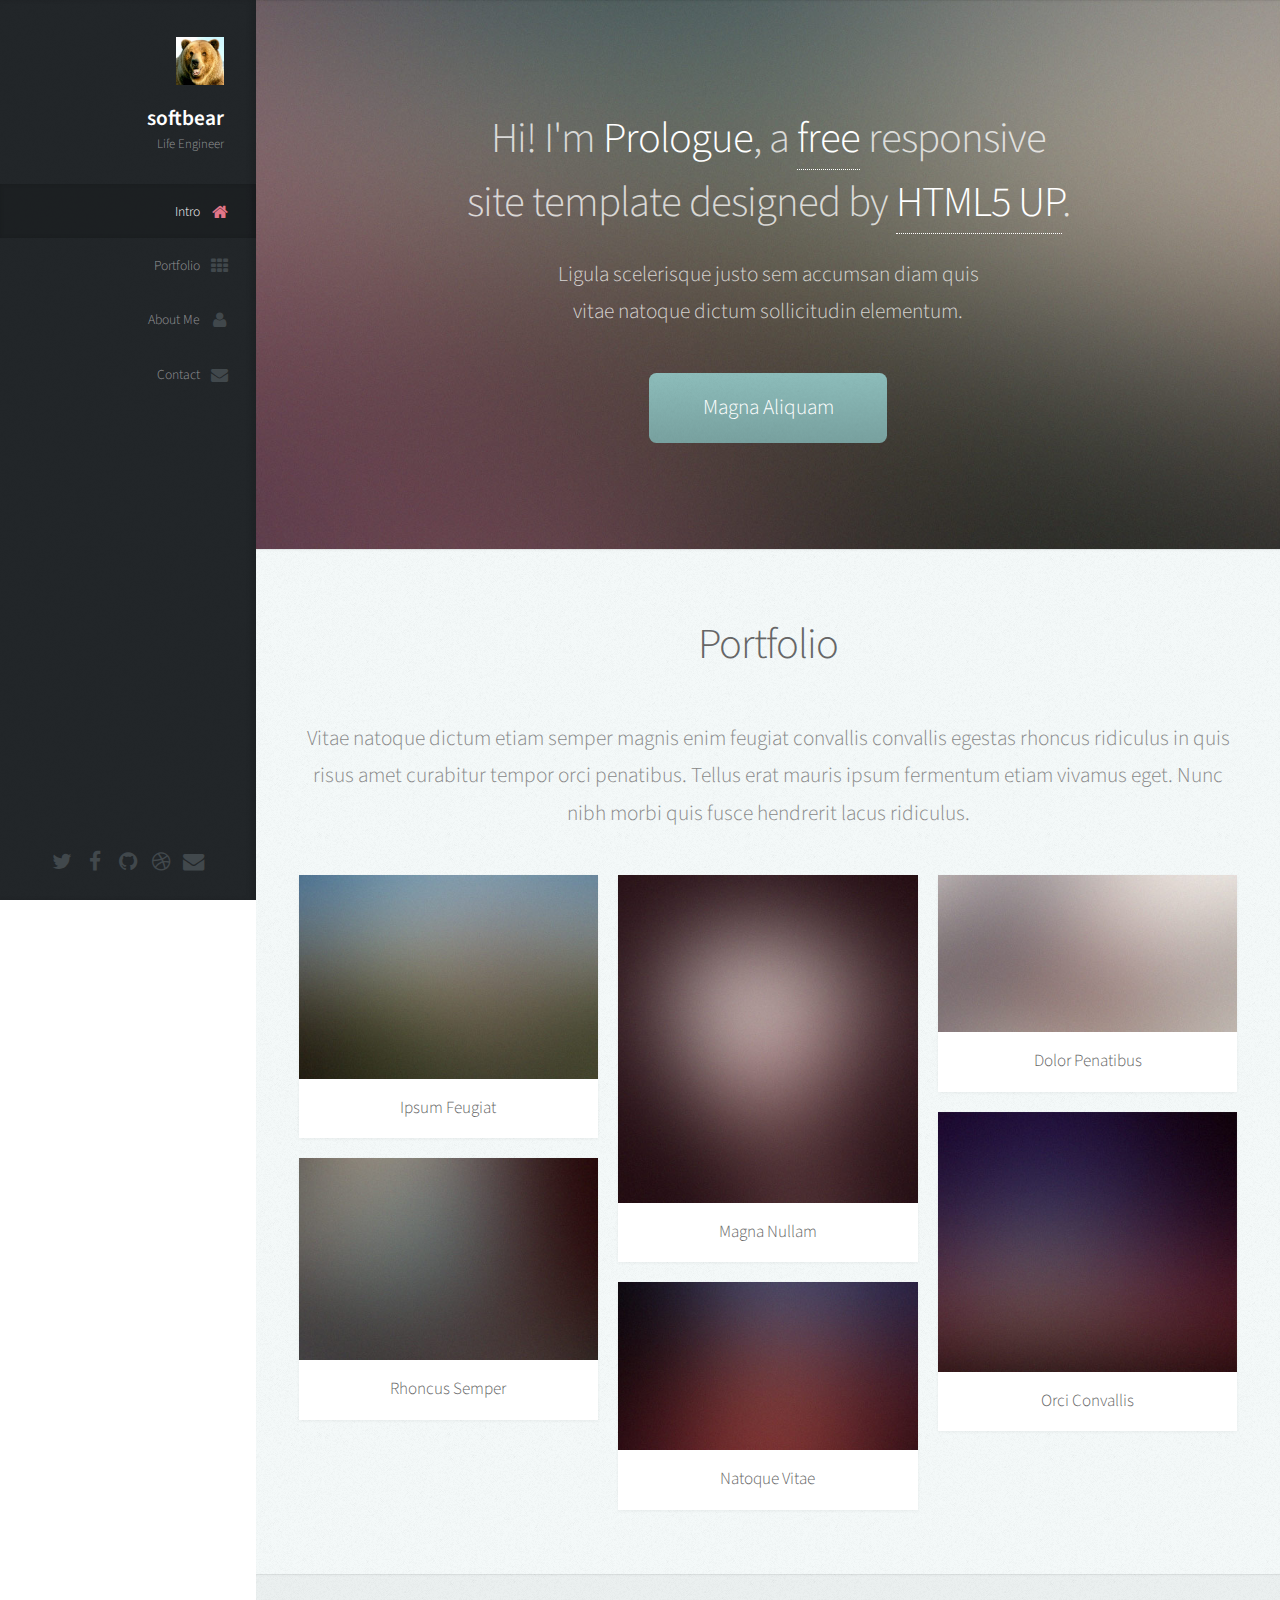
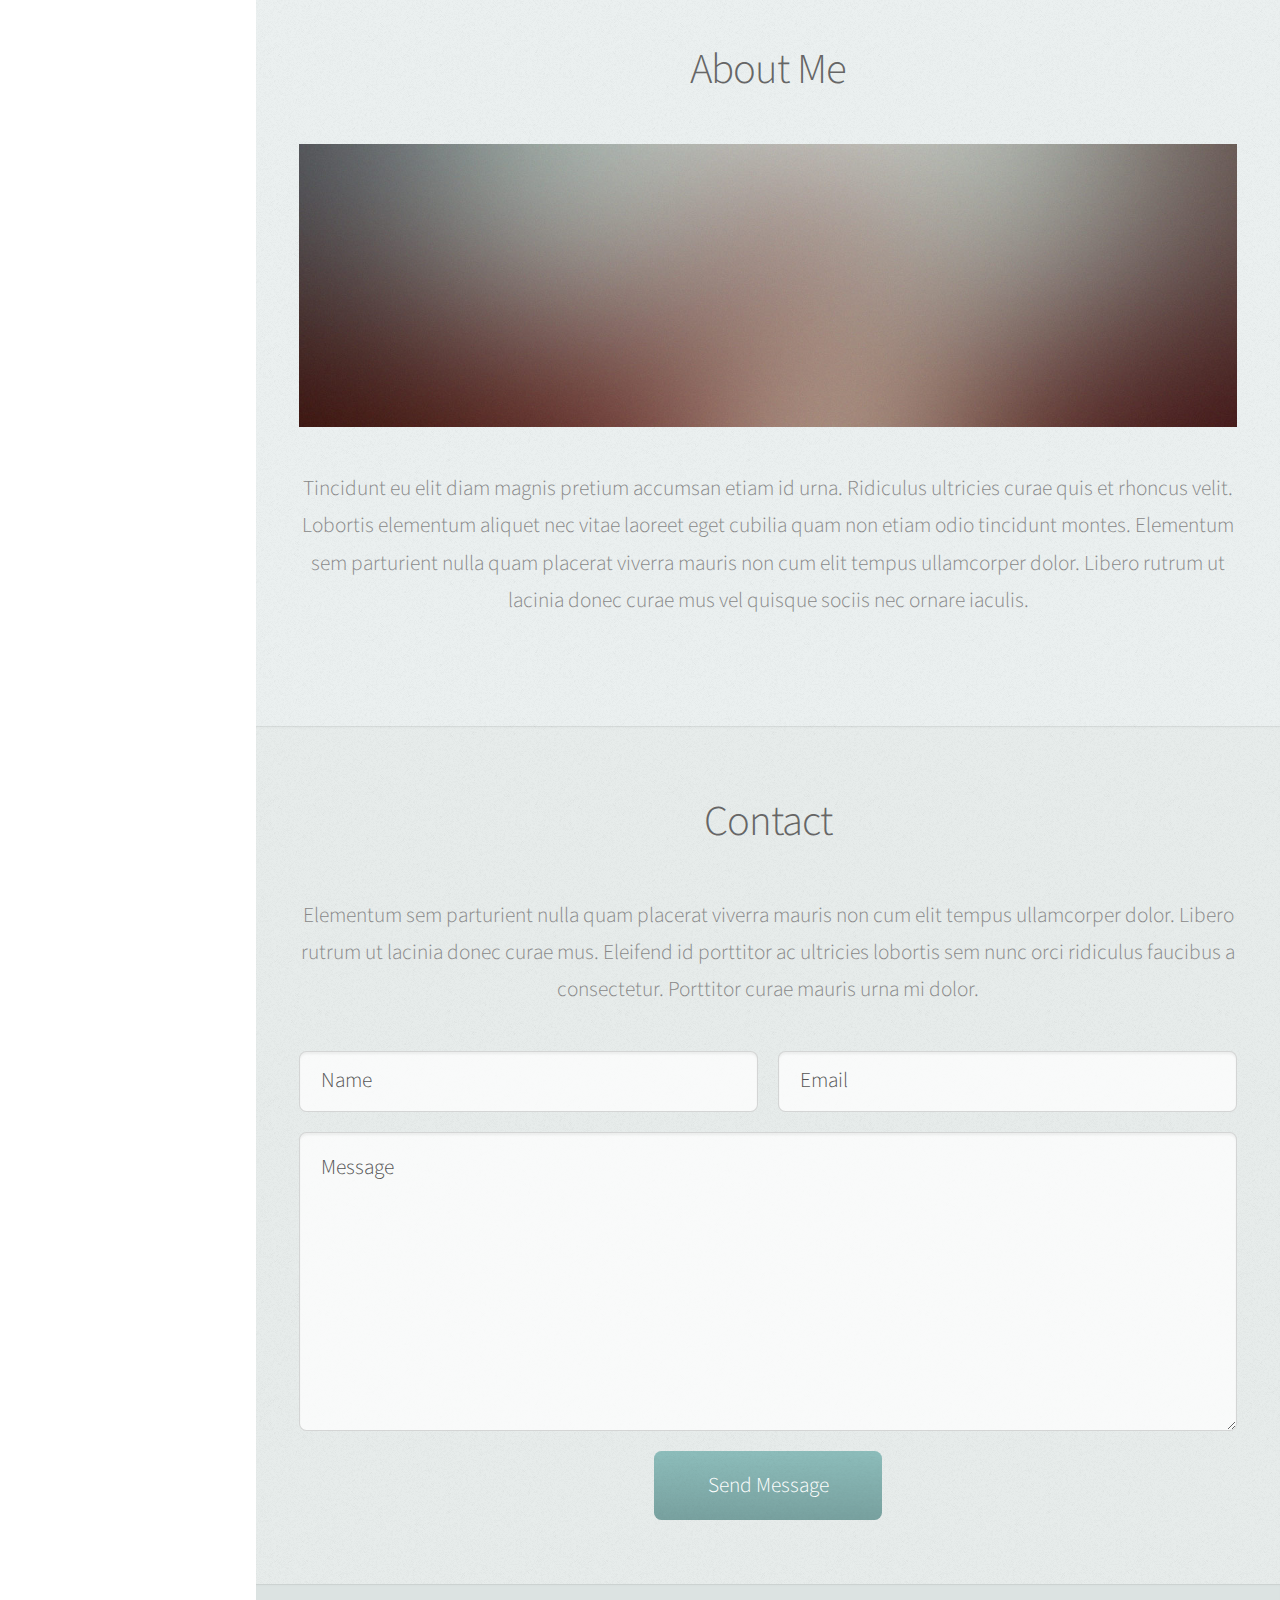
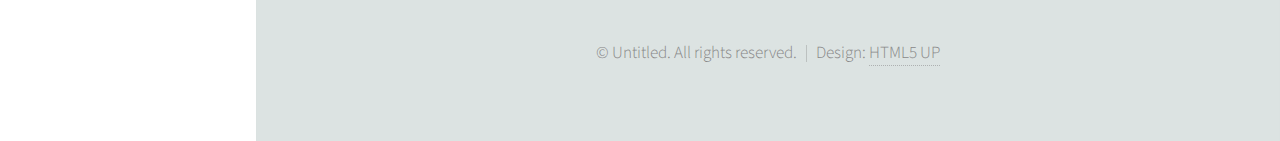
==== index.html @ c4458b79 "Update index.html" ====
<!DOCTYPE HTML>
<!--
Based on Prologue template by HTML 5 UP
Free for personal and commercial use under the CCA 3.0 license (html5up.net/license)
-->
<html>
	<head>
		<title>Prologue by HTML5 UP</title>
		<meta charset="utf-8" />
		<meta name="viewport" content="width=device-width, initial-scale=1" />
		<!--[if lte IE 8]><script src="assets/js/ie/html5shiv.js"></script><![endif]-->
		<link rel="stylesheet" href="assets/css/main.css" />
		<!--[if lte IE 8]><link rel="stylesheet" href="assets/css/ie8.css" /><![endif]-->
		<!--[if lte IE 9]><link rel="stylesheet" href="assets/css/ie9.css" /><![endif]-->
	</head>
	<body>

		<!-- Header -->
			<div id="header">

				<div class="top">

					<!-- Logo -->
						<div id="logo">
							<span class="image avatar48"><img src="images/avatar.jpg" alt="" /></span>
							<h1 id="title">softbear</h1>
							<p>Life Engineer</p>
						</div>

					<!-- Nav -->
						<nav id="nav">
							<!--

								Prologue's nav expects links in one of two formats:

								1. Hash link (scrolls to a different section within the page)

								   <li><a href="#foobar" id="foobar-link" class="icon fa-whatever-icon-you-want skel-layers-ignoreHref"><span class="label">Foobar</span></a></li>

								2. Standard link (sends the user to another page/site)

								   <li><a href="http://foobar.tld" id="foobar-link" class="icon fa-whatever-icon-you-want"><span class="label">Foobar</span></a></li>

							-->
							<ul>
								<li><a href="#top" id="top-link" class="skel-layers-ignoreHref"><span class="icon fa-home">Intro</span></a></li>
								<li><a href="#portfolio" id="portfolio-link" class="skel-layers-ignoreHref"><span class="icon fa-th">Portfolio</span></a></li>
								<li><a href="#about" id="about-link" class="skel-layers-ignoreHref"><span class="icon fa-user">About Me</span></a></li>
								<li><a href="#contact" id="contact-link" class="skel-layers-ignoreHref"><span class="icon fa-envelope">Contact</span></a></li>
							</ul>
						</nav>

				</div>

				<div class="bottom">

					<!-- Social Icons -->
						<ul class="icons">
							<li><a href="#" class="icon fa-twitter"><span class="label">Twitter</span></a></li>
							<li><a href="#" class="icon fa-facebook"><span class="label">Facebook</span></a></li>
							<li><a href="#" class="icon fa-github"><span class="label">Github</span></a></li>
							<li><a href="#" class="icon fa-dribbble"><span class="label">Dribbble</span></a></li>
							<li><a href="#" class="icon fa-envelope"><span class="label">Email</span></a></li>
						</ul>

				</div>

			</div>

		<!-- Main -->
			<div id="main">

				<!-- Intro -->
					<section id="top" class="one dark cover">
						<div class="container">

							<header>
								<h2 class="alt">Hi! I'm <strong>Prologue</strong>, a <a href="http://html5up.net/license">free</a> responsive<br />
								site template designed by <a href="http://html5up.net">HTML5 UP</a>.</h2>
								<p>Ligula scelerisque justo sem accumsan diam quis<br />
								vitae natoque dictum sollicitudin elementum.</p>
							</header>

							<footer>
								<a href="#portfolio" class="button scrolly">Magna Aliquam</a>
							</footer>

						</div>
					</section>

				<!-- Portfolio -->
					<section id="portfolio" class="two">
						<div class="container">

							<header>
								<h2>Portfolio</h2>
							</header>

							<p>Vitae natoque dictum etiam semper magnis enim feugiat convallis convallis
							egestas rhoncus ridiculus in quis risus amet curabitur tempor orci penatibus.
							Tellus erat mauris ipsum fermentum etiam vivamus eget. Nunc nibh morbi quis
							fusce hendrerit lacus ridiculus.</p>

							<div class="row">
								<div class="4u 12u$(mobile)">
									<article class="item">
										<a href="#" class="image fit"><img src="images/pic02.jpg" alt="" /></a>
										<header>
											<h3>Ipsum Feugiat</h3>
										</header>
									</article>
									<article class="item">
										<a href="#" class="image fit"><img src="images/pic03.jpg" alt="" /></a>
										<header>
											<h3>Rhoncus Semper</h3>
										</header>
									</article>
								</div>
								<div class="4u 12u$(mobile)">
									<article class="item">
										<a href="#" class="image fit"><img src="images/pic04.jpg" alt="" /></a>
										<header>
											<h3>Magna Nullam</h3>
										</header>
									</article>
									<article class="item">
										<a href="#" class="image fit"><img src="images/pic05.jpg" alt="" /></a>
										<header>
											<h3>Natoque Vitae</h3>
										</header>
									</article>
								</div>
								<div class="4u$ 12u$(mobile)">
									<article class="item">
										<a href="#" class="image fit"><img src="images/pic06.jpg" alt="" /></a>
										<header>
											<h3>Dolor Penatibus</h3>
										</header>
									</article>
									<article class="item">
										<a href="#" class="image fit"><img src="images/pic07.jpg" alt="" /></a>
										<header>
											<h3>Orci Convallis</h3>
										</header>
									</article>
								</div>
							</div>

						</div>
					</section>

				<!-- About Me -->
					<section id="about" class="three">
						<div class="container">

							<header>
								<h2>About Me</h2>
							</header>

							<a href="#" class="image featured"><img src="images/pic08.jpg" alt="" /></a>

							<p>Tincidunt eu elit diam magnis pretium accumsan etiam id urna. Ridiculus
							ultricies curae quis et rhoncus velit. Lobortis elementum aliquet nec vitae
							laoreet eget cubilia quam non etiam odio tincidunt montes. Elementum sem
							parturient nulla quam placerat viverra mauris non cum elit tempus ullamcorper
							dolor. Libero rutrum ut lacinia donec curae mus vel quisque sociis nec
							ornare iaculis.</p>

						</div>
					</section>

				<!-- Contact -->
					<section id="contact" class="four">
						<div class="container">

							<header>
								<h2>Contact</h2>
							</header>

							<p>Elementum sem parturient nulla quam placerat viverra
							mauris non cum elit tempus ullamcorper dolor. Libero rutrum ut lacinia
							donec curae mus. Eleifend id porttitor ac ultricies lobortis sem nunc
							orci ridiculus faucibus a consectetur. Porttitor curae mauris urna mi dolor.</p>

							<form method="post" action="#">
								<div class="row">
									<div class="6u 12u$(mobile)"><input type="text" name="name" placeholder="Name" /></div>
									<div class="6u$ 12u$(mobile)"><input type="text" name="email" placeholder="Email" /></div>
									<div class="12u$">
										<textarea name="message" placeholder="Message"></textarea>
									</div>
									<div class="12u$">
										<input type="submit" value="Send Message" />
									</div>
								</div>
							</form>

						</div>
					</section>

			</div>

		<!-- Footer -->
			<div id="footer">

				<!-- Copyright -->
					<ul class="copyright">
						<li>&copy; Untitled. All rights reserved.</li><li>Design: <a href="http://html5up.net">HTML5 UP</a></li>
					</ul>

			</div>

		<!-- Scripts -->
			<script src="assets/js/jquery.min.js"></script>
			<script src="assets/js/jquery.scrolly.min.js"></script>
			<script src="assets/js/jquery.scrollzer.min.js"></script>
			<script src="assets/js/skel.min.js"></script>
			<script src="assets/js/util.js"></script>
			<!--[if lte IE 8]><script src="assets/js/ie/respond.min.js"></script><![endif]-->
			<script src="assets/js/main.js"></script>

	</body>
</html>
---- assets/css/main.css ----
@import url("font-awesome.min.css");
@import url("http://fonts.googleapis.com/css?family=Source+Sans+Pro:300,300italic,400,600");

/*
	Prologue by HTML5 UP
	html5up.net | @n33co
	Free for personal and commercial use under the CCA 3.0 license (html5up.net/license)
*/

/* Reset */

	html, body, div, span, applet, object, iframe, h1, h2, h3, h4, h5, h6, p, blockquote, pre, a, abbr, acronym, address, big, cite, code, del, dfn, em, img, ins, kbd, q, s, samp, small, strike, strong, sub, sup, tt, var, b, u, i, center, dl, dt, dd, ol, ul, li, fieldset, form, label, legend, table, caption, tbody, tfoot, thead, tr, th, td, article, aside, canvas, details, embed, figure, figcaption, footer, header, hgroup, menu, nav, output, ruby, section, summary, time, mark, audio, video {
		margin: 0;
		padding: 0;
		border: 0;
		font-size: 100%;
		font: inherit;
		vertical-align: baseline;
	}

	article, aside, details, figcaption, figure, footer, header, hgroup, menu, nav, section {
		display: block;
	}

	body {
		line-height: 1;
	}

	ol, ul {
		list-style: none;
	}

	blockquote, q {
		quotes: none;
	}

	blockquote:before, blockquote:after, q:before, q:after {
		content: '';
		content: none;
	}

	table {
		border-collapse: collapse;
		border-spacing: 0;
	}

	body {
		-webkit-text-size-adjust: none;
	}

/* Box Model */

	*, *:before, *:after {
		-moz-box-sizing: border-box;
		-webkit-box-sizing: border-box;
		box-sizing: border-box;
	}

/* Containers */

	.container {
		margin-left: auto;
		margin-right: auto;
	}

	.container.\31 25\25 {
		width: 100%;
		max-width: 1750px;
		min-width: 1400px;
	}

	.container.\37 5\25 {
		width: 1050px;
	}

	.container.\35 0\25 {
		width: 700px;
	}

	.container.\32 5\25 {
		width: 350px;
	}

	.container {
		width: 1400px;
	}

	@media screen and (min-width: 961px) and (max-width: 1880px) {

		.container.\31 25\25 {
			width: 100%;
			max-width: 1500px;
			min-width: 1200px;
		}

		.container.\37 5\25 {
			width: 900px;
		}

		.container.\35 0\25 {
			width: 600px;
		}

		.container.\32 5\25 {
			width: 300px;
		}

		.container {
			width: 1200px;
		}

	}

	@media screen and (min-width: 961px) and (max-width: 1620px) {

		.container.\31 25\25 {
			width: 100%;
			max-width: 1200px;
			min-width: 960px;
		}

		.container.\37 5\25 {
			width: 720px;
		}

		.container.\35 0\25 {
			width: 480px;
		}

		.container.\32 5\25 {
			width: 240px;
		}

		.container {
			width: 960px;
		}

	}

	@media screen and (min-width: 961px) and (max-width: 1320px) {

		.container.\31 25\25 {
			width: 100%;
			max-width: 125%;
			min-width: 100%;
		}

		.container.\37 5\25 {
			width: 75%;
		}

		.container.\35 0\25 {
			width: 50%;
		}

		.container.\32 5\25 {
			width: 25%;
		}

		.container {
			width: 100%;
		}

	}

	@media screen and (max-width: 960px) {

		.container.\31 25\25 {
			width: 100%;
			max-width: 125%;
			min-width: 100%;
		}

		.container.\37 5\25 {
			width: 75%;
		}

		.container.\35 0\25 {
			width: 50%;
		}

		.container.\32 5\25 {
			width: 25%;
		}

		.container {
			width: 100%;
		}

	}

	@media screen and (max-width: 736px) {

		.container.\31 25\25 {
			width: 100%;
			max-width: 125%;
			min-width: 100%;
		}

		.container.\37 5\25 {
			width: 75%;
		}

		.container.\35 0\25 {
			width: 50%;
		}

		.container.\32 5\25 {
			width: 25%;
		}

		.container {
			width: 100% !important;
		}

	}

/* Grid */

	.row {
		border-bottom: solid 1px transparent;
		-moz-box-sizing: border-box;
		-webkit-box-sizing: border-box;
		box-sizing: border-box;
	}

	.row > * {
		float: left;
		-moz-box-sizing: border-box;
		-webkit-box-sizing: border-box;
		box-sizing: border-box;
	}

	.row:after, .row:before {
		content: '';
		display: block;
		clear: both;
		height: 0;
	}

	.row.uniform > * > :first-child {
		margin-top: 0;
	}

	.row.uniform > * > :last-child {
		margin-bottom: 0;
	}

	.row.\30 \25 > * {
		padding: 0px 0 0 0px;
	}

	.row.\30 \25 {
		margin: 0px 0 -1px 0px;
	}

	.row.uniform.\30 \25 > * {
		padding: 0px 0 0 0px;
	}

	.row.uniform.\30 \25 {
		margin: 0px 0 -1px 0px;
	}

	.row > * {
		padding: 40px 0 0 40px;
	}

	.row {
		margin: -40px 0 -1px -40px;
	}

	.row.uniform > * {
		padding: 40px 0 0 40px;
	}

	.row.uniform {
		margin: -40px 0 -1px -40px;
	}

	.row.\32 00\25 > * {
		padding: 80px 0 0 80px;
	}

	.row.\32 00\25 {
		margin: -80px 0 -1px -80px;
	}

	.row.uniform.\32 00\25 > * {
		padding: 80px 0 0 80px;
	}

	.row.uniform.\32 00\25 {
		margin: -80px 0 -1px -80px;
	}

	.row.\31 50\25 > * {
		padding: 60px 0 0 60px;
	}

	.row.\31 50\25 {
		margin: -60px 0 -1px -60px;
	}

	.row.uniform.\31 50\25 > * {
		padding: 60px 0 0 60px;
	}

	.row.uniform.\31 50\25 {
		margin: -60px 0 -1px -60px;
	}

	.row.\35 0\25 > * {
		padding: 20px 0 0 20px;
	}

	.row.\35 0\25 {
		margin: -20px 0 -1px -20px;
	}

	.row.uniform.\35 0\25 > * {
		padding: 20px 0 0 20px;
	}

	.row.uniform.\35 0\25 {
		margin: -20px 0 -1px -20px;
	}

	.row.\32 5\25 > * {
		padding: 10px 0 0 10px;
	}

	.row.\32 5\25 {
		margin: -10px 0 -1px -10px;
	}

	.row.uniform.\32 5\25 > * {
		padding: 10px 0 0 10px;
	}

	.row.uniform.\32 5\25 {
		margin: -10px 0 -1px -10px;
	}

	.\31 2u, .\31 2u\24 {
		width: 100%;
		clear: none;
		margin-left: 0;
	}

	.\31 1u, .\31 1u\24 {
		width: 91.6666666667%;
		clear: none;
		margin-left: 0;
	}

	.\31 0u, .\31 0u\24 {
		width: 83.3333333333%;
		clear: none;
		margin-left: 0;
	}

	.\39 u, .\39 u\24 {
		width: 75%;
		clear: none;
		margin-left: 0;
	}

	.\38 u, .\38 u\24 {
		width: 66.6666666667%;
		clear: none;
		margin-left: 0;
	}

	.\37 u, .\37 u\24 {
		width: 58.3333333333%;
		clear: none;
		margin-left: 0;
	}

	.\36 u, .\36 u\24 {
		width: 50%;
		clear: none;
		margin-left: 0;
	}

	.\35 u, .\35 u\24 {
		width: 41.6666666667%;
		clear: none;
		margin-left: 0;
	}

	.\34 u, .\34 u\24 {
		width: 33.3333333333%;
		clear: none;
		margin-left: 0;
	}

	.\33 u, .\33 u\24 {
		width: 25%;
		clear: none;
		margin-left: 0;
	}

	.\32 u, .\32 u\24 {
		width: 16.6666666667%;
		clear: none;
		margin-left: 0;
	}

	.\31 u, .\31 u\24 {
		width: 8.3333333333%;
		clear: none;
		margin-left: 0;
	}

	.\31 2u\24 + *,
	.\31 1u\24 + *,
	.\31 0u\24 + *,
	.\39 u\24 + *,
	.\38 u\24 + *,
	.\37 u\24 + *,
	.\36 u\24 + *,
	.\35 u\24 + *,
	.\34 u\24 + *,
	.\33 u\24 + *,
	.\32 u\24 + *,
	.\31 u\24 + * {
		clear: left;
	}

	.\-11u {
		margin-left: 91.66667%;
	}

	.\-10u {
		margin-left: 83.33333%;
	}

	.\-9u {
		margin-left: 75%;
	}

	.\-8u {
		margin-left: 66.66667%;
	}

	.\-7u {
		margin-left: 58.33333%;
	}

	.\-6u {
		margin-left: 50%;
	}

	.\-5u {
		margin-left: 41.66667%;
	}

	.\-4u {
		margin-left: 33.33333%;
	}

	.\-3u {
		margin-left: 25%;
	}

	.\-2u {
		margin-left: 16.66667%;
	}

	.\-1u {
		margin-left: 8.33333%;
	}

	@media screen and (min-width: 961px) and (max-width: 1880px) {

		.row > * {
			padding: 40px 0 0 40px;
		}

		.row {
			margin: -40px 0 -1px -40px;
		}

		.row.uniform > * {
			padding: 40px 0 0 40px;
		}

		.row.uniform {
			margin: -40px 0 -1px -40px;
		}

		.row.\32 00\25 > * {
			padding: 80px 0 0 80px;
		}

		.row.\32 00\25 {
			margin: -80px 0 -1px -80px;
		}

		.row.uniform.\32 00\25 > * {
			padding: 80px 0 0 80px;
		}

		.row.uniform.\32 00\25 {
			margin: -80px 0 -1px -80px;
		}

		.row.\31 50\25 > * {
			padding: 60px 0 0 60px;
		}

		.row.\31 50\25 {
			margin: -60px 0 -1px -60px;
		}

		.row.uniform.\31 50\25 > * {
			padding: 60px 0 0 60px;
		}

		.row.uniform.\31 50\25 {
			margin: -60px 0 -1px -60px;
		}

		.row.\35 0\25 > * {
			padding: 20px 0 0 20px;
		}

		.row.\35 0\25 {
			margin: -20px 0 -1px -20px;
		}

		.row.uniform.\35 0\25 > * {
			padding: 20px 0 0 20px;
		}

		.row.uniform.\35 0\25 {
			margin: -20px 0 -1px -20px;
		}

		.row.\32 5\25 > * {
			padding: 10px 0 0 10px;
		}

		.row.\32 5\25 {
			margin: -10px 0 -1px -10px;
		}

		.row.uniform.\32 5\25 > * {
			padding: 10px 0 0 10px;
		}

		.row.uniform.\32 5\25 {
			margin: -10px 0 -1px -10px;
		}

		.\31 2u\28wide\29, .\31 2u\24\28wide\29 {
			width: 100%;
			clear: none;
			margin-left: 0;
		}

		.\31 1u\28wide\29, .\31 1u\24\28wide\29 {
			width: 91.6666666667%;
			clear: none;
			margin-left: 0;
		}

		.\31 0u\28wide\29, .\31 0u\24\28wide\29 {
			width: 83.3333333333%;
			clear: none;
			margin-left: 0;
		}

		.\39 u\28wide\29, .\39 u\24\28wide\29 {
			width: 75%;
			clear: none;
			margin-left: 0;
		}

		.\38 u\28wide\29, .\38 u\24\28wide\29 {
			width: 66.6666666667%;
			clear: none;
			margin-left: 0;
		}

		.\37 u\28wide\29, .\37 u\24\28wide\29 {
			width: 58.3333333333%;
			clear: none;
			margin-left: 0;
		}

		.\36 u\28wide\29, .\36 u\24\28wide\29 {
			width: 50%;
			clear: none;
			margin-left: 0;
		}

		.\35 u\28wide\29, .\35 u\24\28wide\29 {
			width: 41.6666666667%;
			clear: none;
			margin-left: 0;
		}

		.\34 u\28wide\29, .\34 u\24\28wide\29 {
			width: 33.3333333333%;
			clear: none;
			margin-left: 0;
		}

		.\33 u\28wide\29, .\33 u\24\28wide\29 {
			width: 25%;
			clear: none;
			margin-left: 0;
		}

		.\32 u\28wide\29, .\32 u\24\28wide\29 {
			width: 16.6666666667%;
			clear: none;
			margin-left: 0;
		}

		.\31 u\28wide\29, .\31 u\24\28wide\29 {
			width: 8.3333333333%;
			clear: none;
			margin-left: 0;
		}

		.\31 2u\24\28wide\29 + *,
		.\31 1u\24\28wide\29 + *,
		.\31 0u\24\28wide\29 + *,
		.\39 u\24\28wide\29 + *,
		.\38 u\24\28wide\29 + *,
		.\37 u\24\28wide\29 + *,
		.\36 u\24\28wide\29 + *,
		.\35 u\24\28wide\29 + *,
		.\34 u\24\28wide\29 + *,
		.\33 u\24\28wide\29 + *,
		.\32 u\24\28wide\29 + *,
		.\31 u\24\28wide\29 + * {
			clear: left;
		}

		.\-11u\28wide\29 {
			margin-left: 91.66667%;
		}

		.\-10u\28wide\29 {
			margin-left: 83.33333%;
		}

		.\-9u\28wide\29 {
			margin-left: 75%;
		}

		.\-8u\28wide\29 {
			margin-left: 66.66667%;
		}

		.\-7u\28wide\29 {
			margin-left: 58.33333%;
		}

		.\-6u\28wide\29 {
			margin-left: 50%;
		}

		.\-5u\28wide\29 {
			margin-left: 41.66667%;
		}

		.\-4u\28wide\29 {
			margin-left: 33.33333%;
		}

		.\-3u\28wide\29 {
			margin-left: 25%;
		}

		.\-2u\28wide\29 {
			margin-left: 16.66667%;
		}

		.\-1u\28wide\29 {
			margin-left: 8.33333%;
		}

	}

	@media screen and (min-width: 961px) and (max-width: 1620px) {

		.row > * {
			padding: 40px 0 0 40px;
		}

		.row {
			margin: -40px 0 -1px -40px;
		}

		.row.uniform > * {
			padding: 40px 0 0 40px;
		}

		.row.uniform {
			margin: -40px 0 -1px -40px;
		}

		.row.\32 00\25 > * {
			padding: 80px 0 0 80px;
		}

		.row.\32 00\25 {
			margin: -80px 0 -1px -80px;
		}

		.row.uniform.\32 00\25 > * {
			padding: 80px 0 0 80px;
		}

		.row.uniform.\32 00\25 {
			margin: -80px 0 -1px -80px;
		}

		.row.\31 50\25 > * {
			padding: 60px 0 0 60px;
		}

		.row.\31 50\25 {
			margin: -60px 0 -1px -60px;
		}

		.row.uniform.\31 50\25 > * {
			padding: 60px 0 0 60px;
		}

		.row.uniform.\31 50\25 {
			margin: -60px 0 -1px -60px;
		}

		.row.\35 0\25 > * {
			padding: 20px 0 0 20px;
		}

		.row.\35 0\25 {
			margin: -20px 0 -1px -20px;
		}

		.row.uniform.\35 0\25 > * {
			padding: 20px 0 0 20px;
		}

		.row.uniform.\35 0\25 {
			margin: -20px 0 -1px -20px;
		}

		.row.\32 5\25 > * {
			padding: 10px 0 0 10px;
		}

		.row.\32 5\25 {
			margin: -10px 0 -1px -10px;
		}

		.row.uniform.\32 5\25 > * {
			padding: 10px 0 0 10px;
		}

		.row.uniform.\32 5\25 {
			margin: -10px 0 -1px -10px;
		}

		.\31 2u\28normal\29, .\31 2u\24\28normal\29 {
			width: 100%;
			clear: none;
			margin-left: 0;
		}

		.\31 1u\28normal\29, .\31 1u\24\28normal\29 {
			width: 91.6666666667%;
			clear: none;
			margin-left: 0;
		}

		.\31 0u\28normal\29, .\31 0u\24\28normal\29 {
			width: 83.3333333333%;
			clear: none;
			margin-left: 0;
		}

		.\39 u\28normal\29, .\39 u\24\28normal\29 {
			width: 75%;
			clear: none;
			margin-left: 0;
		}

		.\38 u\28normal\29, .\38 u\24\28normal\29 {
			width: 66.6666666667%;
			clear: none;
			margin-left: 0;
		}

		.\37 u\28normal\29, .\37 u\24\28normal\29 {
			width: 58.3333333333%;
			clear: none;
			margin-left: 0;
		}

		.\36 u\28normal\29, .\36 u\24\28normal\29 {
			width: 50%;
			clear: none;
			margin-left: 0;
		}

		.\35 u\28normal\29, .\35 u\24\28normal\29 {
			width: 41.6666666667%;
			clear: none;
			margin-left: 0;
		}

		.\34 u\28normal\29, .\34 u\24\28normal\29 {
			width: 33.3333333333%;
			clear: none;
			margin-left: 0;
		}

		.\33 u\28normal\29, .\33 u\24\28normal\29 {
			width: 25%;
			clear: none;
			margin-left: 0;
		}

		.\32 u\28normal\29, .\32 u\24\28normal\29 {
			width: 16.6666666667%;
			clear: none;
			margin-left: 0;
		}

		.\31 u\28normal\29, .\31 u\24\28normal\29 {
			width: 8.3333333333%;
			clear: none;
			margin-left: 0;
		}

		.\31 2u\24\28normal\29 + *,
		.\31 1u\24\28normal\29 + *,
		.\31 0u\24\28normal\29 + *,
		.\39 u\24\28normal\29 + *,
		.\38 u\24\28normal\29 + *,
		.\37 u\24\28normal\29 + *,
		.\36 u\24\28normal\29 + *,
		.\35 u\24\28normal\29 + *,
		.\34 u\24\28normal\29 + *,
		.\33 u\24\28normal\29 + *,
		.\32 u\24\28normal\29 + *,
		.\31 u\24\28normal\29 + * {
			clear: left;
		}

		.\-11u\28normal\29 {
			margin-left: 91.66667%;
		}

		.\-10u\28normal\29 {
			margin-left: 83.33333%;
		}

		.\-9u\28normal\29 {
			margin-left: 75%;
		}

		.\-8u\28normal\29 {
			margin-left: 66.66667%;
		}

		.\-7u\28normal\29 {
			margin-left: 58.33333%;
		}

		.\-6u\28normal\29 {
			margin-left: 50%;
		}

		.\-5u\28normal\29 {
			margin-left: 41.66667%;
		}

		.\-4u\28normal\29 {
			margin-left: 33.33333%;
		}

		.\-3u\28normal\29 {
			margin-left: 25%;
		}

		.\-2u\28normal\29 {
			margin-left: 16.66667%;
		}

		.\-1u\28normal\29 {
			margin-left: 8.33333%;
		}

	}

	@media screen and (min-width: 961px) and (max-width: 1320px) {

		.row > * {
			padding: 20px 0 0 20px;
		}

		.row {
			margin: -20px 0 -1px -20px;
		}

		.row.uniform > * {
			padding: 20px 0 0 20px;
		}

		.row.uniform {
			margin: -20px 0 -1px -20px;
		}

		.row.\32 00\25 > * {
			padding: 40px 0 0 40px;
		}

		.row.\32 00\25 {
			margin: -40px 0 -1px -40px;
		}

		.row.uniform.\32 00\25 > * {
			padding: 40px 0 0 40px;
		}

		.row.uniform.\32 00\25 {
			margin: -40px 0 -1px -40px;
		}

		.row.\31 50\25 > * {
			padding: 30px 0 0 30px;
		}

		.row.\31 50\25 {
			margin: -30px 0 -1px -30px;
		}

		.row.uniform.\31 50\25 > * {
			padding: 30px 0 0 30px;
		}

		.row.uniform.\31 50\25 {
			margin: -30px 0 -1px -30px;
		}

		.row.\35 0\25 > * {
			padding: 10px 0 0 10px;
		}

		.row.\35 0\25 {
			margin: -10px 0 -1px -10px;
		}

		.row.uniform.\35 0\25 > * {
			padding: 10px 0 0 10px;
		}

		.row.uniform.\35 0\25 {
			margin: -10px 0 -1px -10px;
		}

		.row.\32 5\25 > * {
			padding: 5px 0 0 5px;
		}

		.row.\32 5\25 {
			margin: -5px 0 -1px -5px;
		}

		.row.uniform.\32 5\25 > * {
			padding: 5px 0 0 5px;
		}

		.row.uniform.\32 5\25 {
			margin: -5px 0 -1px -5px;
		}

		.\31 2u\28narrow\29, .\31 2u\24\28narrow\29 {
			width: 100%;
			clear: none;
			margin-left: 0;
		}

		.\31 1u\28narrow\29, .\31 1u\24\28narrow\29 {
			width: 91.6666666667%;
			clear: none;
			margin-left: 0;
		}

		.\31 0u\28narrow\29, .\31 0u\24\28narrow\29 {
			width: 83.3333333333%;
			clear: none;
			margin-left: 0;
		}

		.\39 u\28narrow\29, .\39 u\24\28narrow\29 {
			width: 75%;
			clear: none;
			margin-left: 0;
		}

		.\38 u\28narrow\29, .\38 u\24\28narrow\29 {
			width: 66.6666666667%;
			clear: none;
			margin-left: 0;
		}

		.\37 u\28narrow\29, .\37 u\24\28narrow\29 {
			width: 58.3333333333%;
			clear: none;
			margin-left: 0;
		}

		.\36 u\28narrow\29, .\36 u\24\28narrow\29 {
			width: 50%;
			clear: none;
			margin-left: 0;
		}

		.\35 u\28narrow\29, .\35 u\24\28narrow\29 {
			width: 41.6666666667%;
			clear: none;
			margin-left: 0;
		}

		.\34 u\28narrow\29, .\34 u\24\28narrow\29 {
			width: 33.3333333333%;
			clear: none;
			margin-left: 0;
		}

		.\33 u\28narrow\29, .\33 u\24\28narrow\29 {
			width: 25%;
			clear: none;
			margin-left: 0;
		}

		.\32 u\28narrow\29, .\32 u\24\28narrow\29 {
			width: 16.6666666667%;
			clear: none;
			margin-left: 0;
		}

		.\31 u\28narrow\29, .\31 u\24\28narrow\29 {
			width: 8.3333333333%;
			clear: none;
			margin-left: 0;
		}

		.\31 2u\24\28narrow\29 + *,
		.\31 1u\24\28narrow\29 + *,
		.\31 0u\24\28narrow\29 + *,
		.\39 u\24\28narrow\29 + *,
		.\38 u\24\28narrow\29 + *,
		.\37 u\24\28narrow\29 + *,
		.\36 u\24\28narrow\29 + *,
		.\35 u\24\28narrow\29 + *,
		.\34 u\24\28narrow\29 + *,
		.\33 u\24\28narrow\29 + *,
		.\32 u\24\28narrow\29 + *,
		.\31 u\24\28narrow\29 + * {
			clear: left;
		}

		.\-11u\28narrow\29 {
			margin-left: 91.66667%;
		}

		.\-10u\28narrow\29 {
			margin-left: 83.33333%;
		}

		.\-9u\28narrow\29 {
			margin-left: 75%;
		}

		.\-8u\28narrow\29 {
			margin-left: 66.66667%;
		}

		.\-7u\28narrow\29 {
			margin-left: 58.33333%;
		}

		.\-6u\28narrow\29 {
			margin-left: 50%;
		}

		.\-5u\28narrow\29 {
			margin-left: 41.66667%;
		}

		.\-4u\28narrow\29 {
			margin-left: 33.33333%;
		}

		.\-3u\28narrow\29 {
			margin-left: 25%;
		}

		.\-2u\28narrow\29 {
			margin-left: 16.66667%;
		}

		.\-1u\28narrow\29 {
			margin-left: 8.33333%;
		}

	}

	@media screen and (max-width: 960px) {

		.row > * {
			padding: 20px 0 0 20px;
		}

		.row {
			margin: -20px 0 -1px -20px;
		}

		.row.uniform > * {
			padding: 20px 0 0 20px;
		}

		.row.uniform {
			margin: -20px 0 -1px -20px;
		}

		.row.\32 00\25 > * {
			padding: 40px 0 0 40px;
		}

		.row.\32 00\25 {
			margin: -40px 0 -1px -40px;
		}

		.row.uniform.\32 00\25 > * {
			padding: 40px 0 0 40px;
		}

		.row.uniform.\32 00\25 {
			margin: -40px 0 -1px -40px;
		}

		.row.\31 50\25 > * {
			padding: 30px 0 0 30px;
		}

		.row.\31 50\25 {
			margin: -30px 0 -1px -30px;
		}

		.row.uniform.\31 50\25 > * {
			padding: 30px 0 0 30px;
		}

		.row.uniform.\31 50\25 {
			margin: -30px 0 -1px -30px;
		}

		.row.\35 0\25 > * {
			padding: 10px 0 0 10px;
		}

		.row.\35 0\25 {
			margin: -10px 0 -1px -10px;
		}

		.row.uniform.\35 0\25 > * {
			padding: 10px 0 0 10px;
		}

		.row.uniform.\35 0\25 {
			margin: -10px 0 -1px -10px;
		}

		.row.\32 5\25 > * {
			padding: 5px 0 0 5px;
		}

		.row.\32 5\25 {
			margin: -5px 0 -1px -5px;
		}

		.row.uniform.\32 5\25 > * {
			padding: 5px 0 0 5px;
		}

		.row.uniform.\32 5\25 {
			margin: -5px 0 -1px -5px;
		}

		.\31 2u\28narrower\29, .\31 2u\24\28narrower\29 {
			width: 100%;
			clear: none;
			margin-left: 0;
		}

		.\31 1u\28narrower\29, .\31 1u\24\28narrower\29 {
			width: 91.6666666667%;
			clear: none;
			margin-left: 0;
		}

		.\31 0u\28narrower\29, .\31 0u\24\28narrower\29 {
			width: 83.3333333333%;
			clear: none;
			margin-left: 0;
		}

		.\39 u\28narrower\29, .\39 u\24\28narrower\29 {
			width: 75%;
			clear: none;
			margin-left: 0;
		}

		.\38 u\28narrower\29, .\38 u\24\28narrower\29 {
			width: 66.6666666667%;
			clear: none;
			margin-left: 0;
		}

		.\37 u\28narrower\29, .\37 u\24\28narrower\29 {
			width: 58.3333333333%;
			clear: none;
			margin-left: 0;
		}

		.\36 u\28narrower\29, .\36 u\24\28narrower\29 {
			width: 50%;
			clear: none;
			margin-left: 0;
		}

		.\35 u\28narrower\29, .\35 u\24\28narrower\29 {
			width: 41.6666666667%;
			clear: none;
			margin-left: 0;
		}

		.\34 u\28narrower\29, .\34 u\24\28narrower\29 {
			width: 33.3333333333%;
			clear: none;
			margin-left: 0;
		}

		.\33 u\28narrower\29, .\33 u\24\28narrower\29 {
			width: 25%;
			clear: none;
			margin-left: 0;
		}

		.\32 u\28narrower\29, .\32 u\24\28narrower\29 {
			width: 16.6666666667%;
			clear: none;
			margin-left: 0;
		}

		.\31 u\28narrower\29, .\31 u\24\28narrower\29 {
			width: 8.3333333333%;
			clear: none;
			margin-left: 0;
		}

		.\31 2u\24\28narrower\29 + *,
		.\31 1u\24\28narrower\29 + *,
		.\31 0u\24\28narrower\29 + *,
		.\39 u\24\28narrower\29 + *,
		.\38 u\24\28narrower\29 + *,
		.\37 u\24\28narrower\29 + *,
		.\36 u\24\28narrower\29 + *,
		.\35 u\24\28narrower\29 + *,
		.\34 u\24\28narrower\29 + *,
		.\33 u\24\28narrower\29 + *,
		.\32 u\24\28narrower\29 + *,
		.\31 u\24\28narrower\29 + * {
			clear: left;
		}

		.\-11u\28narrower\29 {
			margin-left: 91.66667%;
		}

		.\-10u\28narrower\29 {
			margin-left: 83.33333%;
		}

		.\-9u\28narrower\29 {
			margin-left: 75%;
		}

		.\-8u\28narrower\29 {
			margin-left: 66.66667%;
		}

		.\-7u\28narrower\29 {
			margin-left: 58.33333%;
		}

		.\-6u\28narrower\29 {
			margin-left: 50%;
		}

		.\-5u\28narrower\29 {
			margin-left: 41.66667%;
		}

		.\-4u\28narrower\29 {
			margin-left: 33.33333%;
		}

		.\-3u\28narrower\29 {
			margin-left: 25%;
		}

		.\-2u\28narrower\29 {
			margin-left: 16.66667%;
		}

		.\-1u\28narrower\29 {
			margin-left: 8.33333%;
		}

	}

	@media screen and (max-width: 736px) {

		.row > * {
			padding: 20px 0 0 20px;
		}

		.row {
			margin: -20px 0 -1px -20px;
		}

		.row.uniform > * {
			padding: 20px 0 0 20px;
		}

		.row.uniform {
			margin: -20px 0 -1px -20px;
		}

		.row.\32 00\25 > * {
			padding: 40px 0 0 40px;
		}

		.row.\32 00\25 {
			margin: -40px 0 -1px -40px;
		}

		.row.uniform.\32 00\25 > * {
			padding: 40px 0 0 40px;
		}

		.row.uniform.\32 00\25 {
			margin: -40px 0 -1px -40px;
		}

		.row.\31 50\25 > * {
			padding: 30px 0 0 30px;
		}

		.row.\31 50\25 {
			margin: -30px 0 -1px -30px;
		}

		.row.uniform.\31 50\25 > * {
			padding: 30px 0 0 30px;
		}

		.row.uniform.\31 50\25 {
			margin: -30px 0 -1px -30px;
		}

		.row.\35 0\25 > * {
			padding: 10px 0 0 10px;
		}

		.row.\35 0\25 {
			margin: -10px 0 -1px -10px;
		}

		.row.uniform.\35 0\25 > * {
			padding: 10px 0 0 10px;
		}

		.row.uniform.\35 0\25 {
			margin: -10px 0 -1px -10px;
		}

		.row.\32 5\25 > * {
			padding: 5px 0 0 5px;
		}

		.row.\32 5\25 {
			margin: -5px 0 -1px -5px;
		}

		.row.uniform.\32 5\25 > * {
			padding: 5px 0 0 5px;
		}

		.row.uniform.\32 5\25 {
			margin: -5px 0 -1px -5px;
		}

		.\31 2u\28mobile\29, .\31 2u\24\28mobile\29 {
			width: 100%;
			clear: none;
			margin-left: 0;
		}

		.\31 1u\28mobile\29, .\31 1u\24\28mobile\29 {
			width: 91.6666666667%;
			clear: none;
			margin-left: 0;
		}

		.\31 0u\28mobile\29, .\31 0u\24\28mobile\29 {
			width: 83.3333333333%;
			clear: none;
			margin-left: 0;
		}

		.\39 u\28mobile\29, .\39 u\24\28mobile\29 {
			width: 75%;
			clear: none;
			margin-left: 0;
		}

		.\38 u\28mobile\29, .\38 u\24\28mobile\29 {
			width: 66.6666666667%;
			clear: none;
			margin-left: 0;
		}

		.\37 u\28mobile\29, .\37 u\24\28mobile\29 {
			width: 58.3333333333%;
			clear: none;
			margin-left: 0;
		}

		.\36 u\28mobile\29, .\36 u\24\28mobile\29 {
			width: 50%;
			clear: none;
			margin-left: 0;
		}

		.\35 u\28mobile\29, .\35 u\24\28mobile\29 {
			width: 41.6666666667%;
			clear: none;
			margin-left: 0;
		}

		.\34 u\28mobile\29, .\34 u\24\28mobile\29 {
			width: 33.3333333333%;
			clear: none;
			margin-left: 0;
		}

		.\33 u\28mobile\29, .\33 u\24\28mobile\29 {
			width: 25%;
			clear: none;
			margin-left: 0;
		}

		.\32 u\28mobile\29, .\32 u\24\28mobile\29 {
			width: 16.6666666667%;
			clear: none;
			margin-left: 0;
		}

		.\31 u\28mobile\29, .\31 u\24\28mobile\29 {
			width: 8.3333333333%;
			clear: none;
			margin-left: 0;
		}

		.\31 2u\24\28mobile\29 + *,
		.\31 1u\24\28mobile\29 + *,
		.\31 0u\24\28mobile\29 + *,
		.\39 u\24\28mobile\29 + *,
		.\38 u\24\28mobile\29 + *,
		.\37 u\24\28mobile\29 + *,
		.\36 u\24\28mobile\29 + *,
		.\35 u\24\28mobile\29 + *,
		.\34 u\24\28mobile\29 + *,
		.\33 u\24\28mobile\29 + *,
		.\32 u\24\28mobile\29 + *,
		.\31 u\24\28mobile\29 + * {
			clear: left;
		}

		.\-11u\28mobile\29 {
			margin-left: 91.66667%;
		}

		.\-10u\28mobile\29 {
			margin-left: 83.33333%;
		}

		.\-9u\28mobile\29 {
			margin-left: 75%;
		}

		.\-8u\28mobile\29 {
			margin-left: 66.66667%;
		}

		.\-7u\28mobile\29 {
			margin-left: 58.33333%;
		}

		.\-6u\28mobile\29 {
			margin-left: 50%;
		}

		.\-5u\28mobile\29 {
			margin-left: 41.66667%;
		}

		.\-4u\28mobile\29 {
			margin-left: 33.33333%;
		}

		.\-3u\28mobile\29 {
			margin-left: 25%;
		}

		.\-2u\28mobile\29 {
			margin-left: 16.66667%;
		}

		.\-1u\28mobile\29 {
			margin-left: 8.33333%;
		}

	}

/* Basic */

	body {
		background: #fff;
		font-family: 'Source Sans Pro', sans-serif;
		font-size: 19pt;
		font-weight: 300;
		line-height: 1.75em;
		color: #888;
	}

		body.is-loading * {
			-moz-transition: none !important;
			-webkit-transition: none !important;
			-ms-transition: none !important;
			transition: none !important;
			-moz-animation: none !important;
			-webkit-animation: none !important;
			-ms-animation: none !important;
			animation: none !important;
		}

	input, textarea, select {
		font-family: 'Source Sans Pro', sans-serif;
		font-size: 19pt;
		font-weight: 300;
		line-height: 1.75em;
		color: #888;
	}

	h1, h2, h3, h4, h5, h6 {
		font-weight: 300;
		color: #666;
		line-height: 1.5em;
	}

	h1 a, h2 a, h3 a, h4 a, h5 a, h6 a {
		color: inherit;
		text-decoration: none;
	}

		h1 a strong, h2 a strong, h3 a strong, h4 a strong, h5 a strong, h6 a strong {
			color: #333;
		}

	h2 {
		font-size: 2em;
		letter-spacing: -1px;
	}

		h2.alt {
			color: #888;
		}

			h2.alt strong {
				color: #666;
			}

	h3 {
		font-size: 1.5em;
	}

	header {
		margin: 0 0 2em 0;
	}

		header > p {
			margin: 1em 0 0 0;
		}

	footer {
		margin: 2em 0 0 0;
	}

	strong, b {
		font-weight: 300;
		color: #666;
	}

	em, i {
		font-style: italic;
	}

	a {
		text-decoration: none;
		color: inherit;
		border-bottom: dotted 1px rgba(128, 128, 128, 0.5);
		-moz-transition: color 0.35s ease-in-out, border-bottom-color 0.35s ease-in-out;
		-webkit-transition: color 0.35s ease-in-out, border-bottom-color 0.35s ease-in-out;
		-ms-transition: color 0.35s ease-in-out, border-bottom-color 0.35s ease-in-out;
		transition: color 0.35s ease-in-out, border-bottom-color 0.35s ease-in-out;
		outline: 0;
	}

		a:hover {
			color: #E27689;
			border-bottom-color: rgba(255, 255, 255, 0);
		}

	sub {
		position: relative;
		top: 0.5em;
		font-size: 0.8em;
	}

	sup {
		position: relative;
		top: -0.5em;
		font-size: 0.8em;
	}

	hr {
		border: 0;
		border-top: solid 1px #ddd;
	}

	blockquote {
		border-left: solid 0.5em #ddd;
		padding: 1em 0 1em 2em;
		font-style: italic;
	}

	p, ul, ol, dl, table {
		margin-bottom: 2em;
	}

	br.clear {
		clear: both;
	}

/* Sections/Article */

	section, article {
		margin-bottom: 3em;
	}

		section > :last-child,
		section > .container, section:last-child, article > :last-child,
		article > .container, article:last-child {
			margin-bottom: 0;
		}

		.row > section, .row > article {
			margin-bottom: 0;
		}

/* Image */

	.image {
		display: inline-block;
		border: 0;
	}

		.image img {
			display: block;
			width: 100%;
		}

		.image.avatar48 {
			width: 48px;
			height: 48px;
			background: #f00;
		}

			.image.avatar48 img {
				width: 48px;
				height: 48px;
			}

		.image.fit {
			display: block;
			width: 100%;
		}

		.image.featured {
			display: block;
			width: 100%;
			margin: 0 0 2em 0;
		}

		.image.left {
			float: left;
			margin: 0 2em 2em 0;
		}

		.image.centered {
			display: block;
			margin: 0 0 2em 0;
		}

			.image.centered img {
				margin: 0 auto;
				width: auto;
			}

/* List */

	ul.default {
		list-style: disc;
		padding-left: 1em;
	}

		ul.default li {
			padding-left: 0.5em;
		}

	ul.icons {
		cursor: default;
	}

		ul.icons li {
			display: inline-block;
		}

		ul.icons a {
			display: inline-block;
			width: 2em;
			height: 2em;
			line-height: 2em;
			text-align: center;
			border: 0;
		}

	ol.default {
		list-style: decimal;
		padding-left: 1.25em;
	}

		ol.default li {
			padding-left: 0.25em;
		}

/* Form */

	form label {
		display: block;
		text-align: left;
		margin-bottom: 0.5em;
	}

	form input[type="text"],
	form input[type="email"],
	form input[type="password"],
	form select,
	form textarea {
		position: relative;
		-webkit-appearance: none;
		display: block;
		border: 0;
		outline: 0;
		background: #fff;
		background: rgba(255, 255, 255, 0.75);
		width: 100%;
		border-radius: 0.35em;
		padding: 0.75em 1em 0.75em 1em;
		box-shadow: inset 0 0.1em 0.1em 0 rgba(0, 0, 0, 0.05);
		border: solid 1px rgba(0, 0, 0, 0.15);
		-moz-transition: all 0.35s ease-in-out;
		-webkit-transition: all 0.35s ease-in-out;
		-ms-transition: all 0.35s ease-in-out;
		transition: all 0.35s ease-in-out;
	}

		form input[type="text"]:focus,
		form input[type="email"]:focus,
		form input[type="password"]:focus,
		form select:focus,
		form textarea:focus {
			box-shadow: 0 0 2px 1px #8ebebc;
			background: #fff;
		}

	form input[type="text"],
	form input[type="email"],
	form input[type="password"],
	form select {
		line-height: 1.25em;
	}

	form textarea {
		min-height: 14em;
	}

	form .formerize-placeholder {
		color: #555 !important;
	}

	form ::-webkit-input-placeholder {
		color: #555 !important;
	}

	form :-moz-placeholder {
		color: #555 !important;
	}

	form ::-moz-placeholder {
		color: #555 !important;
	}

	form :-ms-input-placeholder {
		color: #555 !important;
	}

	form ::-moz-focus-inner {
		border: 0;
	}

/* Table */

	table {
		width: 100%;
	}

		table.default {
			width: 100%;
			text-align: left;
		}

			table.default tbody tr:nth-child(2n+2) {
				background: #f4f4f4;
			}

			table.default td {
				padding: 0.5em 1em 0.5em 1em;
			}

			table.default th {
				text-align: left;
				padding: 0.5em 1em 0.5em 1em;
				color: #fff;
				background: #222729 url("images/overlay.png");
			}

			table.default thead {
				background: #444;
				color: #fff;
			}

			table.default tfoot {
				background: #eee;
			}

/* Button */

	input[type="button"],
	input[type="submit"],
	input[type="reset"],
	button,
	.button {
		position: relative;
		display: inline-block;
		border-radius: 0.35em;
		color: #fff !important;
		text-decoration: none;
		padding: 0.75em 2.5em 0.75em 2.5em;
		background-color: #8ebebc;
		border: 0;
		cursor: pointer;
		background-image: -moz-linear-gradient(top, rgba(0, 0, 0, 0), rgba(0, 0, 0, 0.15)), url("images/overlay.png");
		background-image: -webkit-linear-gradient(top, rgba(0, 0, 0, 0), rgba(0, 0, 0, 0.15)), url("images/overlay.png");
		background-image: -ms-linear-gradient(top, rgba(0, 0, 0, 0), rgba(0, 0, 0, 0.15)), url("images/overlay.png");
		background-image: linear-gradient(top, rgba(0, 0, 0, 0), rgba(0, 0, 0, 0.15)), url("images/overlay.png");
		-moz-transition: background-color 0.35s ease-in-out;
		-webkit-transition: background-color 0.35s ease-in-out;
		-ms-transition: background-color 0.35s ease-in-out;
		transition: background-color 0.35s ease-in-out;
	}

		input[type="button"]:hover,
		input[type="submit"]:hover,
		input[type="reset"]:hover,
		button:hover,
		.button:hover {
			background-color: #9ececc;
		}

		input[type="button"]:active,
		input[type="submit"]:active,
		input[type="reset"]:active,
		button:active,
		.button:active {
			background-color: #7eaeac;
		}

/* Item */

	.item {
		box-shadow: 0 0.05em 0.15em 0 rgba(0, 0, 0, 0.05);
		margin-bottom: 40px;
	}

		.item header {
			background: #fff;
			margin: 0;
			padding: 1em 0 1em 0;
			font-size: 0.8em;
		}

			.item header h3 {
				font-size: 1em;
			}

/* Icons */

	.icon {
		text-decoration: none;
	}

		.icon:before {
			display: inline-block;
			font-family: FontAwesome;
			font-size: 1.25em;
			text-decoration: none;
			font-style: normal;
			font-weight: normal;
			line-height: 1;
			-webkit-font-smoothing: antialiased;
			-moz-osx-font-smoothing: grayscale;
		}

		.icon > .label {
			display: none;
		}

/* Header */

	#header {
		position: fixed;
		top: 0;
		left: 0;
		width: 375px;
		height: 100%;
		color: #fff;
		background: #222629 url("images/overlay.png");
		box-shadow: inset -0.25em 0 0.25em 0 rgba(0, 0, 0, 0.1);
		text-align: right;
	}

		#header .top {
			position: absolute;
			left: 0;
			top: 0;
			width: 100%;
		}

		#header .bottom {
			position: absolute;
			left: 0;
			bottom: 0;
			width: 100%;
		}

		#header .icons {
			font-size: 0.8em;
			margin: 0 0 1em 0;
			text-align: center;
		}

			#header .icons a {
				color: #41484c;
				-moz-transition: color 0.35s ease-in-out;
				-webkit-transition: color 0.35s ease-in-out;
				-ms-transition: color 0.35s ease-in-out;
				transition: color 0.35s ease-in-out;
			}

				#header .icons a:hover {
					color: #fff;
				}

	#logo {
		position: relative;
		margin: 1.75em 1.5em 1.5em 1.5em;
		min-height: 48px;
		cursor: default;
	}

		#logo h1 {
			position: relative;
			color: #fff;
			font-weight: 600;
			font-size: 1em;
			line-height: 1em;
		}

		#logo p {
			position: relative;
			display: block;
			font-size: 0.6em;
			color: rgba(255, 255, 255, 0.5);
			line-height: 1.25em;
			margin: 0.5em 0 0 0;
		}

		#logo .image {
			position: absolute;
			left: 0;
			top: 0;
		}

	#nav ul li a {
		display: block;
		padding: 0.5em 1.5em 0.5em 1.5em;
		color: rgba(255, 255, 255, 0.5);
		text-decoration: none;
		outline: 0;
		border: 0;
		-moz-transition: none;
		-webkit-transition: none;
		-ms-transition: none;
		transition: none;
	}

		#nav ul li a span {
			position: relative;
			display: block;
			font-size: 0.8em;
		}

			#nav ul li a span:before {
				position: absolute;
				left: 0;
				color: #41484c;
				text-align: center;
				width: 1.25em;
				line-height: 1.75em;
			}

		#nav ul li a.active {
			background: rgba(0, 0, 0, 0.15);
			box-shadow: inset 0 0 0.25em 0 rgba(0, 0, 0, 0.125);
			color: #fff;
		}

			#nav ul li a.active span:before {
				color: #e27689;
			}

/* Footer */

	#footer {
		margin-left: 375px;
		text-align: center;
		background-color: #dce3e2;
		padding: 3em 0 4em 0;
		box-shadow: inset 0 1px 0 0 rgba(0, 0, 0, 0.05), inset 0 0.1em 0.1em 0 rgba(0, 0, 0, 0.025);
		font-size: 0.8em;
	}

		#footer .copyright {
			cursor: default;
			margin: 0;
		}

			#footer .copyright li {
				display: inline-block;
				line-height: 1em;
				border-left: solid 1px rgba(128, 128, 128, 0.35);
				padding: 0 0 0 0.5em;
				margin: 0 0 0 0.5em;
			}

				#footer .copyright li:first-child {
					border-left: 0;
					padding-left: 0;
					margin-left: 0;
				}

/* Main */

	#main {
		margin-left: 375px;
	}

		#main > section {
			margin: 0;
			overflow: hidden;
			padding: 4em 0;
			box-shadow: inset 0 1px 0 0 rgba(0, 0, 0, 0.05), inset 0 0.1em 0.1em 0 rgba(0, 0, 0, 0.025);
			text-align: center;
			background-image: url("images/overlay.png");
		}

			#main > section.dark {
				color: #ddd;
				color: rgba(255, 255, 255, 0.75);
			}

				#main > section.dark h2, #main > section.dark h3, #main > section.dark h4, #main > section.dark h5, #main > section.dark h6 {
					color: inherit;
				}

				#main > section.dark strong {
					color: #fff;
					border-color: inherit;
				}

				#main > section.dark a {
					color: #fff;
					border-color: inherit;
				}

					#main > section.dark a:hover {
						border-bottom-color: rgba(255, 255, 255, 0);
					}

			#main > section.cover {
				padding: 6em 0;
				background-size: cover;
				background-position: center center;
			}

			#main > section.one {
				background-color: #81918E;
				background-image: url("../../images/banner.jpg");
			}

			#main > section.two {
				background-color: #f5fafa;
			}

			#main > section.three {
				background-color: #ecf1f1;
			}

			#main > section.four {
				background-color: #e8edec;
			}

/* Wide */

	@media screen and (min-width: 961px) and (max-width: 1880px) {

		/* Basic */

			body, input, textarea, select {
				font-size: 17pt;
			}

		/* Header */

			#header {
				width: 300px;
			}

		/* Footer */

			#footer {
				margin-left: 300px;
			}

		/* Main */

			#main {
				margin-left: 300px;
			}

	}

/* Normal */

	@media screen and (min-width: 961px) and (max-width: 1620px) {

		/* Main */

			#main > section {
				padding: 3em 0;
			}

			#main section.cover {
				padding: 5em 0;
			}

	}

/* Narrow */

	@media screen and (min-width: 961px) and (max-width: 1320px) {

		/* Basic */

			body, input, textarea, select {
				font-size: 16pt;
			}

			.container {
				padding: 0 2em 0 2em;
			}

		/* List */

			ul.icons li a {
				width: 1.75em;
			}

		/* Item */

			.item {
				margin-bottom: 20px;
			}

		/* Header */

			#header {
				width: 20%;
			}

			#logo .image {
				position: relative;
				margin: 0 0 0.5em 0;
			}

			#nav ul li a {
				font-size: 0.8em;
				padding-top: 0.5em;
				padding-bottom: 0.5em;
			}

				#nav ul li a span {
					padding-right: 2.25em;
				}

					#nav ul li a span:before {
						left: 100%;
						margin-left: -1.25em;
						line-height: 2.25em;
					}

		/* Footer */

			#footer {
				margin-left: 20%;
			}

		/* Main */

			#main {
				margin-left: 20%;
			}

	}

/* Narrower */

	#headerToggle {
		display: none;
	}

	@media screen and (max-width: 960px) {

		/* Basic */

			html, body {
				overflow-x: hidden;
			}

			body, input, textarea, select {
				font-size: 16pt;
			}

			header br {
				display: none;
			}

			.container {
				padding: 0 2em 0 2em;
			}

		/* Item */

			.item {
				margin-bottom: 15px;
			}

		/* List */

			ul.icons a {
				width: 1.75em;
				font-size: 1.25em;
			}

		/* Header */

			#header {
				-moz-backface-visibility: hidden;
				-webkit-backface-visibility: hidden;
				-ms-backface-visibility: hidden;
				backface-visibility: hidden;
				-moz-transform: translateX(-275px);
				-webkit-transform: translateX(-275px);
				-ms-transform: translateX(-275px);
				transform: translateX(-275px);
				-moz-transition: -moz-transform 0.5s ease;
				-webkit-transition: -webkit-transform 0.5s ease;
				-ms-transition: -ms-transform 0.5s ease;
				transition: transform 0.5s ease;
				display: block;
				height: 100%;
				left: 0;
				overflow-y: auto;
				position: fixed;
				top: 0;
				width: 275px;
				z-index: 10002;
				width: 275px;
				background: #222729 url("images/overlay.png");
				box-shadow: inset -0.25em 0 0.25em 0 rgba(0, 0, 0, 0.125);
			}

				#header .top {
					position: relative;
				}

				#header .bottom {
					border-top: solid 1px rgba(255, 255, 255, 0.05);
					box-shadow: 0 -1px 0 0 rgba(0, 0, 0, 0.15);
					padding-top: 2em;
					margin-top: 1em;
					position: relative;
				}

			#logo {
				margin: 1.5em 1.25em 1.25em 1.25em;
			}

			#nav ul li a {
				padding: 0.5em 1.25em 0.5em 1.25em;
			}

			#headerToggle {
				-moz-backface-visibility: hidden;
				-webkit-backface-visibility: hidden;
				-ms-backface-visibility: hidden;
				backface-visibility: hidden;
				-moz-transition: -moz-transform 0.5s ease;
				-webkit-transition: -webkit-transform 0.5s ease;
				-ms-transition: -ms-transform 0.5s ease;
				transition: transform 0.5s ease;
				display: block;
				height: 2.25em;
				left: 0;
				position: fixed;
				top: 0;
				width: 3.25em;
				z-index: 10001;
			}

				#headerToggle .toggle {
					position: absolute;
					left: 0;
					top: 0;
					width: 100%;
					height: 100%;
					outline: 0;
					border: 0;
				}

					#headerToggle .toggle:before {
						font-family: FontAwesome;
						text-decoration: none;
						font-style: normal;
						font-weight: normal;
						-webkit-font-smoothing: antialiased;
						-moz-osx-font-smoothing: grayscale;
						content: '\f0c9';
						color: #fff;
						font-size: 18px;
						line-height: 2.25em;
						background: rgba(128, 136, 144, 0.5);
						border-radius: 0.35em;
						text-align: center;
						position: absolute;
						left: 0.5em;
						top: 0.5em;
						display: block;
						width: 3.25em;
						height: 2.25em;
						line-height: 2.25em;
					}

			body.header-visible #main {
				-moz-transform: translateX(275px);
				-webkit-transform: translateX(275px);
				-ms-transform: translateX(275px);
				transform: translateX(275px);
			}

			body.header-visible #headerToggle {
				-moz-transform: translateX(275px);
				-webkit-transform: translateX(275px);
				-ms-transform: translateX(275px);
				transform: translateX(275px);
			}

			body.header-visible #header {
				-moz-transform: translateX(0);
				-webkit-transform: translateX(0);
				-ms-transform: translateX(0);
				transform: translateX(0);
			}

		/* Footer */

			#footer {
				margin-left: 0;
			}

		/* Main */

			#main {
				-moz-backface-visibility: hidden;
				-webkit-backface-visibility: hidden;
				-ms-backface-visibility: hidden;
				backface-visibility: hidden;
				-moz-transition: -moz-transform 0.5s ease;
				-webkit-transition: -webkit-transform 0.5s ease;
				-ms-transition: -ms-transform 0.5s ease;
				transition: transform 0.5s ease;
				padding-bottom: 1px;
				margin-left: 0;
			}

				#main > section {
					padding: 3em 0;
				}

				#main section.cover {
					padding: 4em 0;
				}

	}

/* Mobile */

	@media screen and (max-width: 736px) {

		/* Basic */

			body, input, textarea, select {
				font-size: 14pt;
			}

			h2 {
				font-size: 1.5em;
				letter-spacing: 0;
				font-weight: 300;
			}

			.container {
				padding: 0 15px 0 15px;
			}

		/* List */

			ul.icons a {
				width: 1.75em;
				font-size: 1.5em;
			}

		/* Main */

			#main > section {
				padding: 2em 0;
			}

			#main section.cover {
				padding: 4em 0em;
			}

				#main section.cover header {
					padding: 0 1em;
				}

		/* Footer */

			#footer .copyright li {
				display: block;
				line-height: 1.25em;
				border: 0;
				padding: 0;
				margin: 1em 0 0 0;
			}

				#footer .copyright li:first-child {
					margin-top: 0;
				}

	}
---- assets/css/ie8.css ----
/*
	Prologue by HTML5 UP
	html5up.net | @n33co
	Free for personal and commercial use under the CCA 3.0 license (html5up.net/license)
*/

/* Section/Article */

	section > .last-child, section.last-child, article > .last-child, article.last-child {
		margin-bottom: 0;
	}

/* Form */

	form input[type="text"],
	form input[type="email"],
	form input[type="password"],
	form select,
	form textarea {
		-ms-behavior: url("assets/js/ie/PIE.htc");
	}

/* Button */

	input[type="button"],
	input[type="submit"],
	input[type="reset"],
	button,
	.button {
		-ms-behavior: url("assets/js/ie/PIE.htc");
	}

/* Header */

	#nav ul li a {
		color: #888;
	}

		#nav ul li a.active {
			background: #1C2022;
		}

	#headerToggle .toggle {
		background-color: #888;
	}

/* Main */

	#main > section.cover {
		background-position: auto;
		-ms-behavior: url("assets/js/ie/backgroundsize.min.htc");
	}
---- assets/css/ie9.css ----
/*
	Prologue by HTML5 UP
	html5up.net | @n33co
	Free for personal and commercial use under the CCA 3.0 license (html5up.net/license)
*/

/* Button */

	input[type="button"],
	input[type="submit"],
	input[type="reset"],
	button,
	.button {
		background-image: url("images/ie/grad0-15.svg");
	}
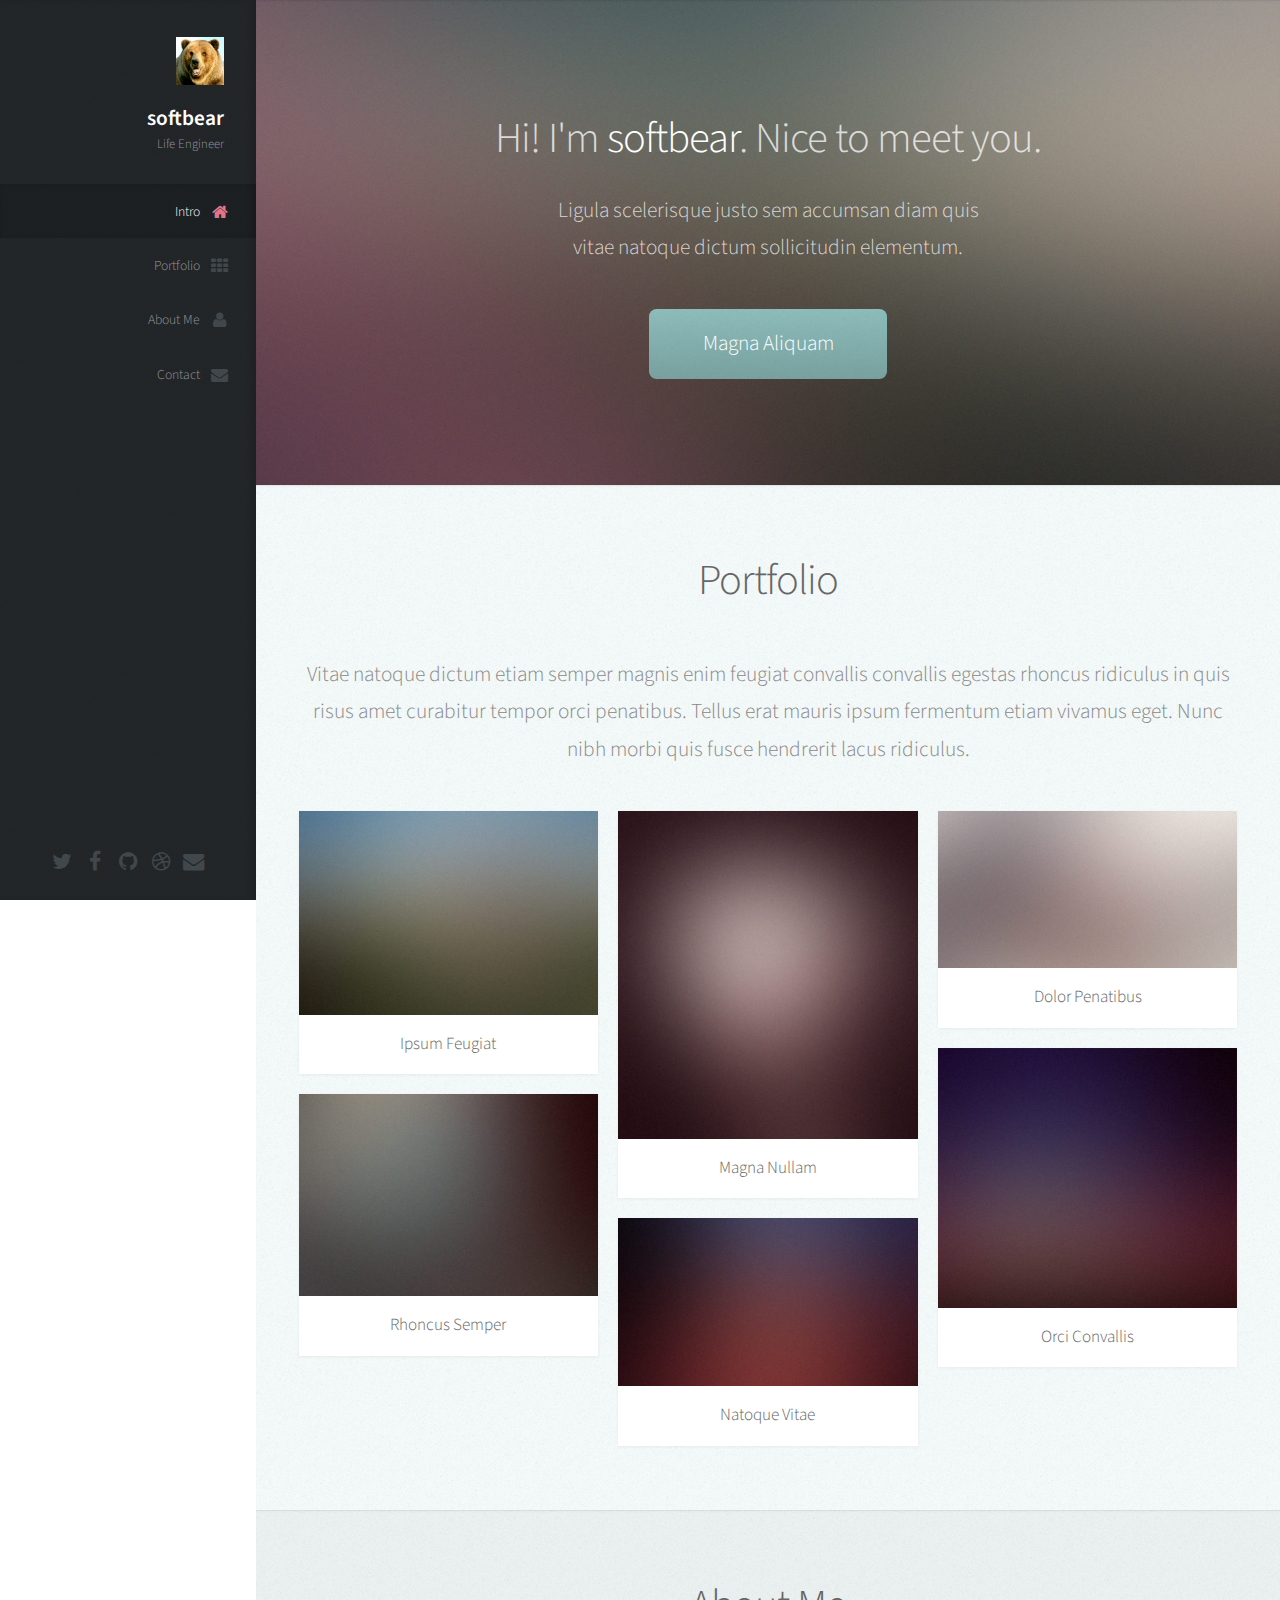
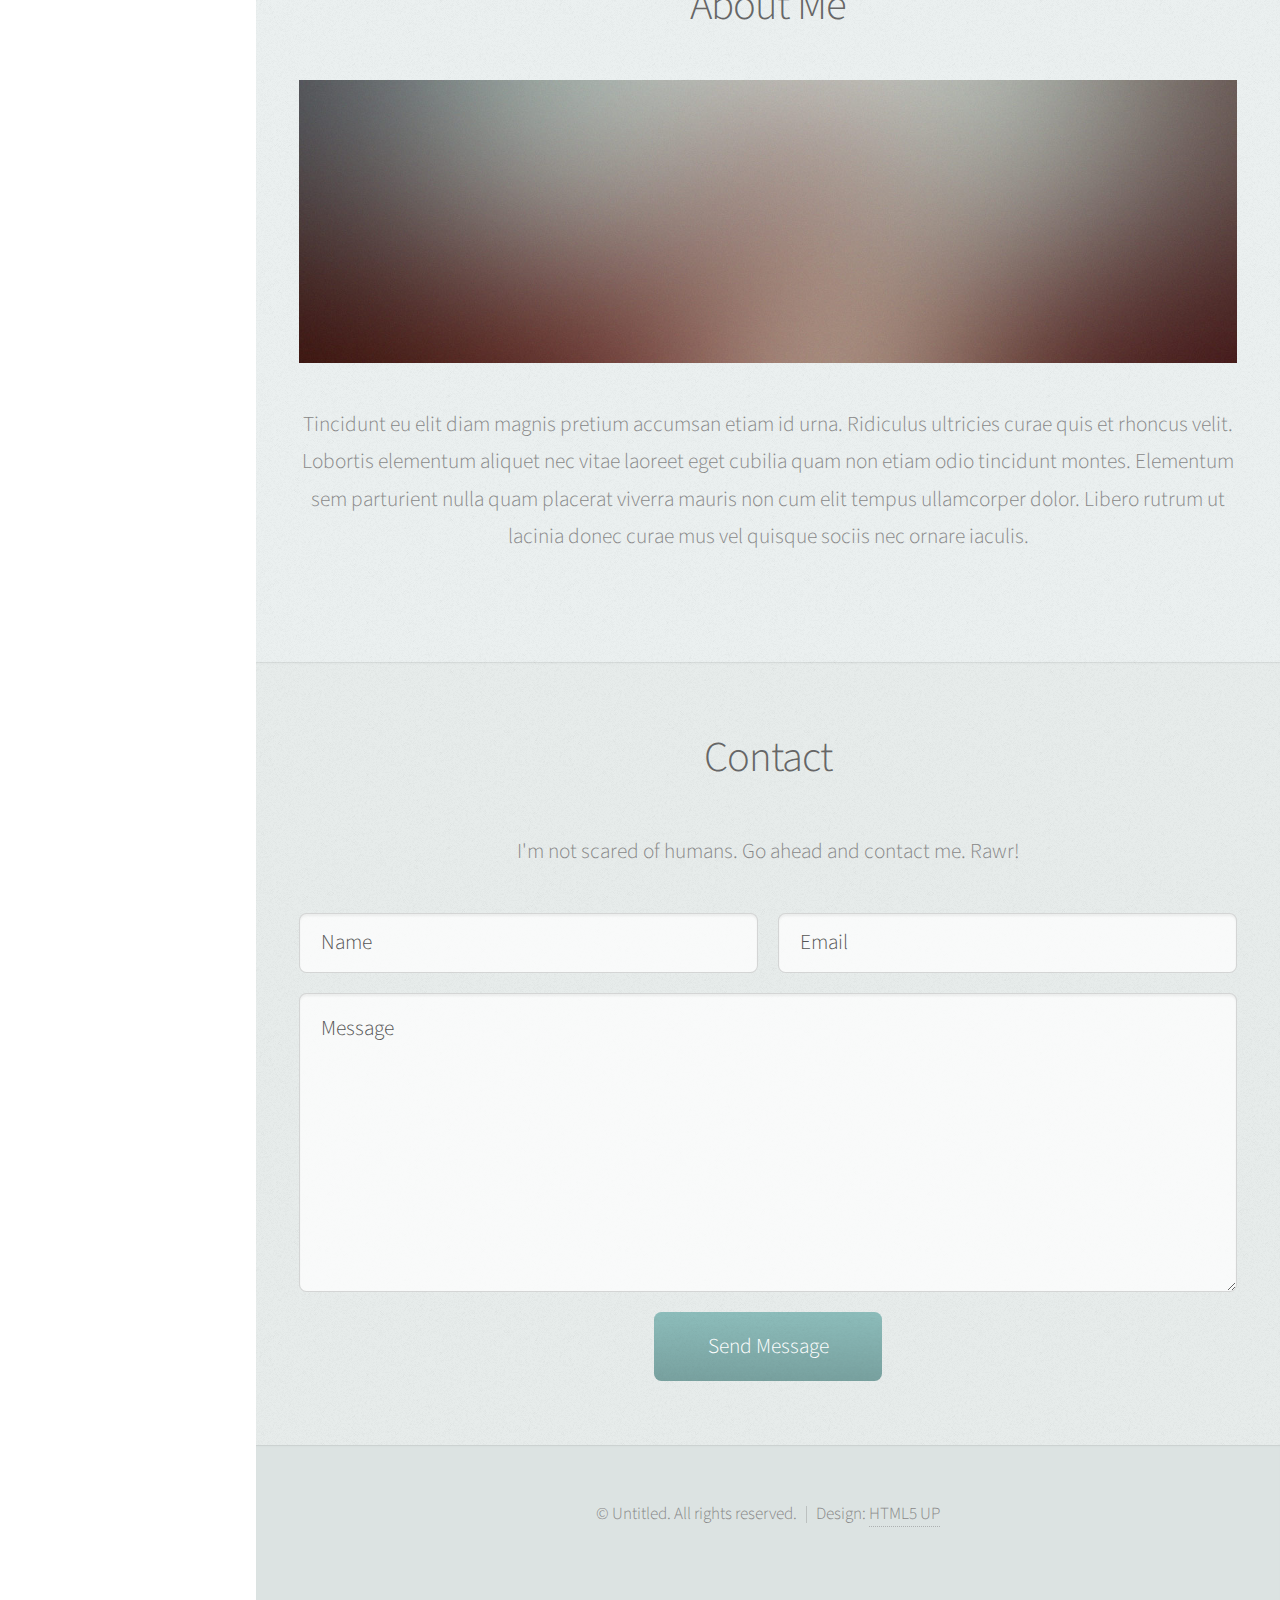
==== commit 405b7c32: "Update index.html" ====
--- a/index.html
+++ b/index.html
@@ -75,8 +75,7 @@
 						<div class="container">
 
 							<header>
-								<h2 class="alt">Hi! I'm <strong>Prologue</strong>, a <a href="http://html5up.net/license">free</a> responsive<br />
-								site template designed by <a href="http://html5up.net">HTML5 UP</a>.</h2>
+								<h2 class="alt">Hi! I'm <strong>softbear</strong>. Nice to meet you.</h2>
 								<p>Ligula scelerisque justo sem accumsan diam quis<br />
 								vitae natoque dictum sollicitudin elementum.</p>
 							</header>
@@ -177,10 +176,7 @@
 								<h2>Contact</h2>
 							</header>
 
-							<p>Elementum sem parturient nulla quam placerat viverra
-							mauris non cum elit tempus ullamcorper dolor. Libero rutrum ut lacinia
-							donec curae mus. Eleifend id porttitor ac ultricies lobortis sem nunc
-							orci ridiculus faucibus a consectetur. Porttitor curae mauris urna mi dolor.</p>
+							<p>I'm not scared of humans. Go ahead and contact me. Rawr!</p>
 
 							<form method="post" action="#">
 								<div class="row">
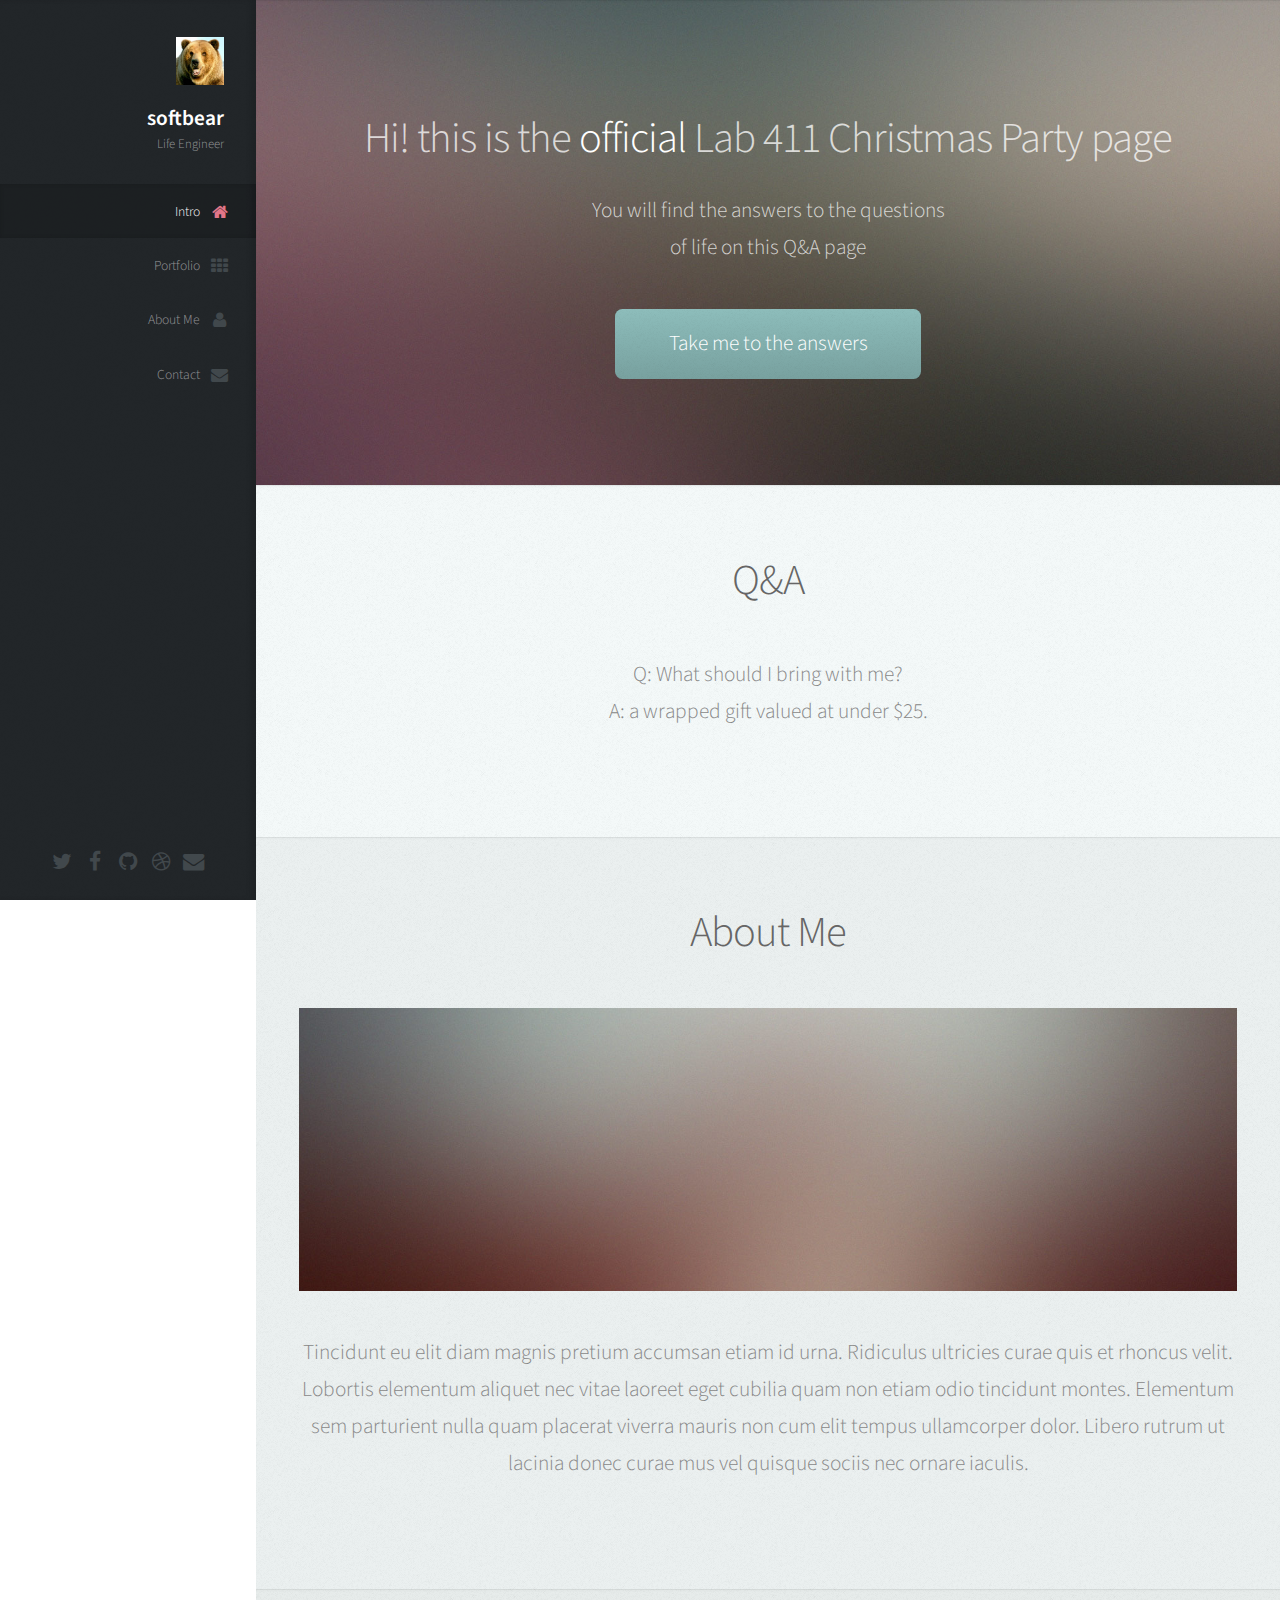
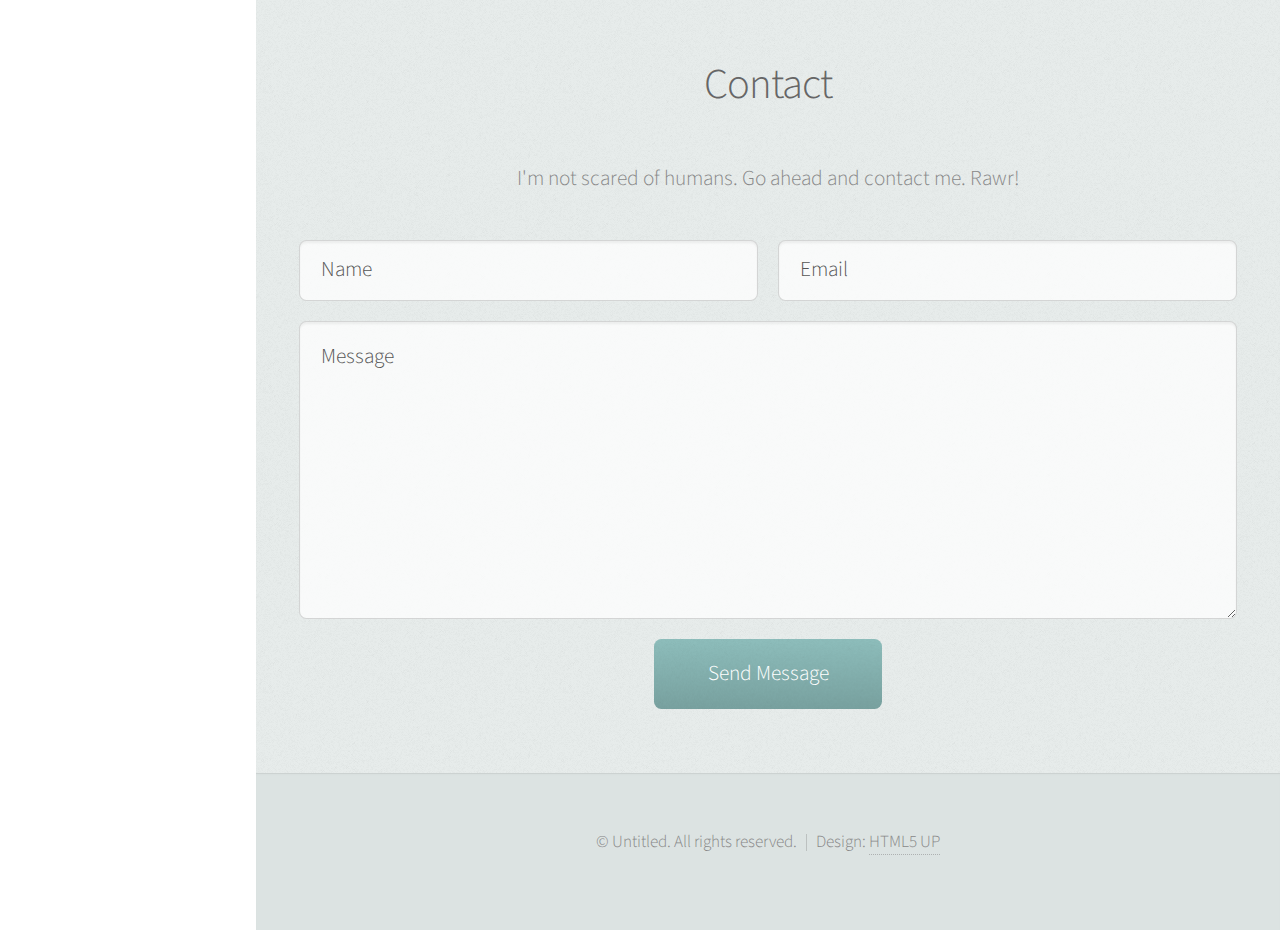
==== commit 7d95ee52: "Update index.html" ====
--- a/index.html
+++ b/index.html
@@ -5,7 +5,7 @@
 -->
 <html>
 	<head>
-		<title>Prologue by HTML5 UP</title>
+		<title>softbear's den</title>
 		<meta charset="utf-8" />
 		<meta name="viewport" content="width=device-width, initial-scale=1" />
 		<!--[if lte IE 8]><script src="assets/js/ie/html5shiv.js"></script><![endif]-->
@@ -75,13 +75,13 @@
 						<div class="container">
 
 							<header>
-								<h2 class="alt">Hi! I'm <strong>softbear</strong>. Nice to meet you.</h2>
-								<p>Ligula scelerisque justo sem accumsan diam quis<br />
-								vitae natoque dictum sollicitudin elementum.</p>
+								<h2 class="alt">Hi! this is the <strong>official</strong> Lab 411 Christmas Party page</h2>
+								<p>You will find the answers to the questions <br/>
+								of life on this Q&A page</p>
 							</header>
 
 							<footer>
-								<a href="#portfolio" class="button scrolly">Magna Aliquam</a>
+								<a href="#portfolio" class="button scrolly">Take me to the answers</a>
 							</footer>
 
 						</div>
@@ -92,15 +92,13 @@
 						<div class="container">
 
 							<header>
-								<h2>Portfolio</h2>
-							</header>
-
-							<p>Vitae natoque dictum etiam semper magnis enim feugiat convallis convallis
-							egestas rhoncus ridiculus in quis risus amet curabitur tempor orci penatibus.
-							Tellus erat mauris ipsum fermentum etiam vivamus eget. Nunc nibh morbi quis
-							fusce hendrerit lacus ridiculus.</p>
-
-							<div class="row">
+								<h2>Q&A</h2>
+							</header>
+
+							<p>Q: What should I bring with me? <br/>
+							A: a wrapped gift valued at under $25. <br/></p>
+
+							<!-- <div class="row">
 								<div class="4u 12u$(mobile)">
 									<article class="item">
 										<a href="#" class="image fit"><img src="images/pic02.jpg" alt="" /></a>
@@ -143,7 +141,7 @@
 										</header>
 									</article>
 								</div>
-							</div>
+							</div> -->
 
 						</div>
 					</section>
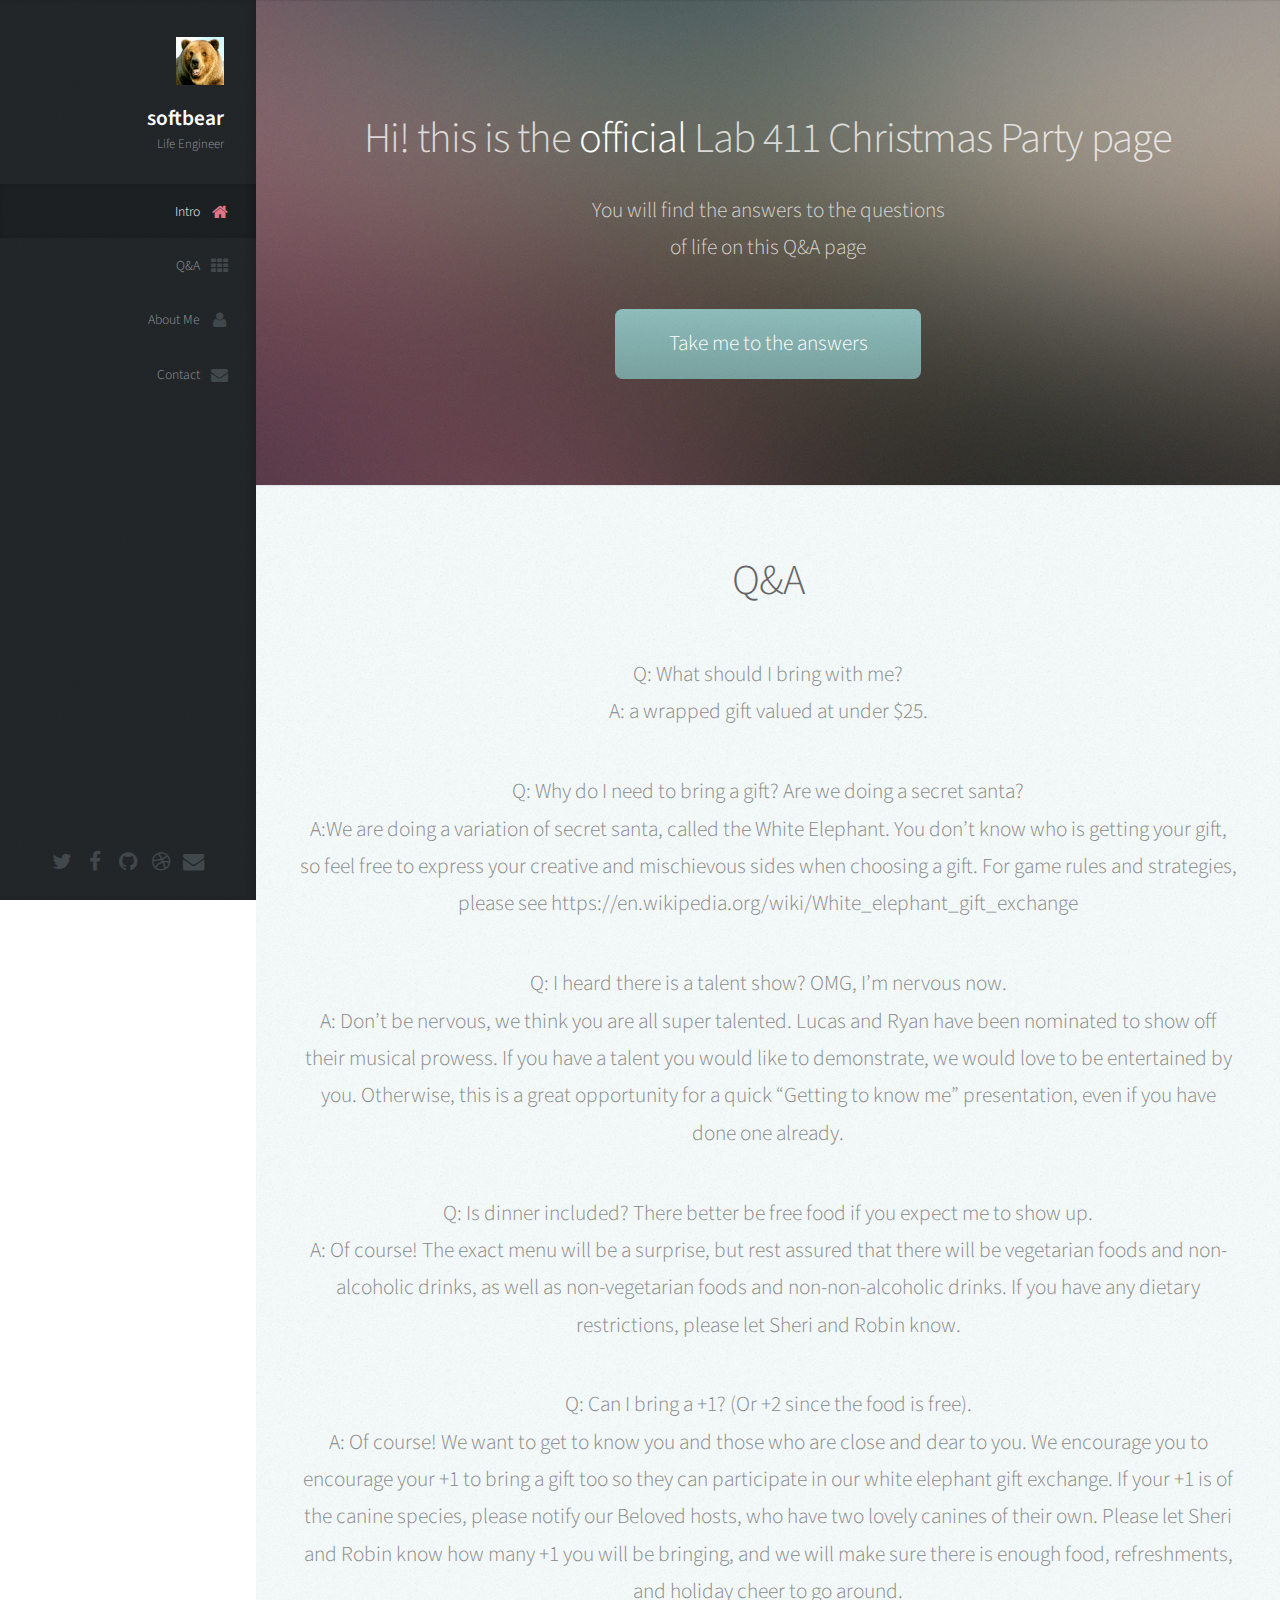
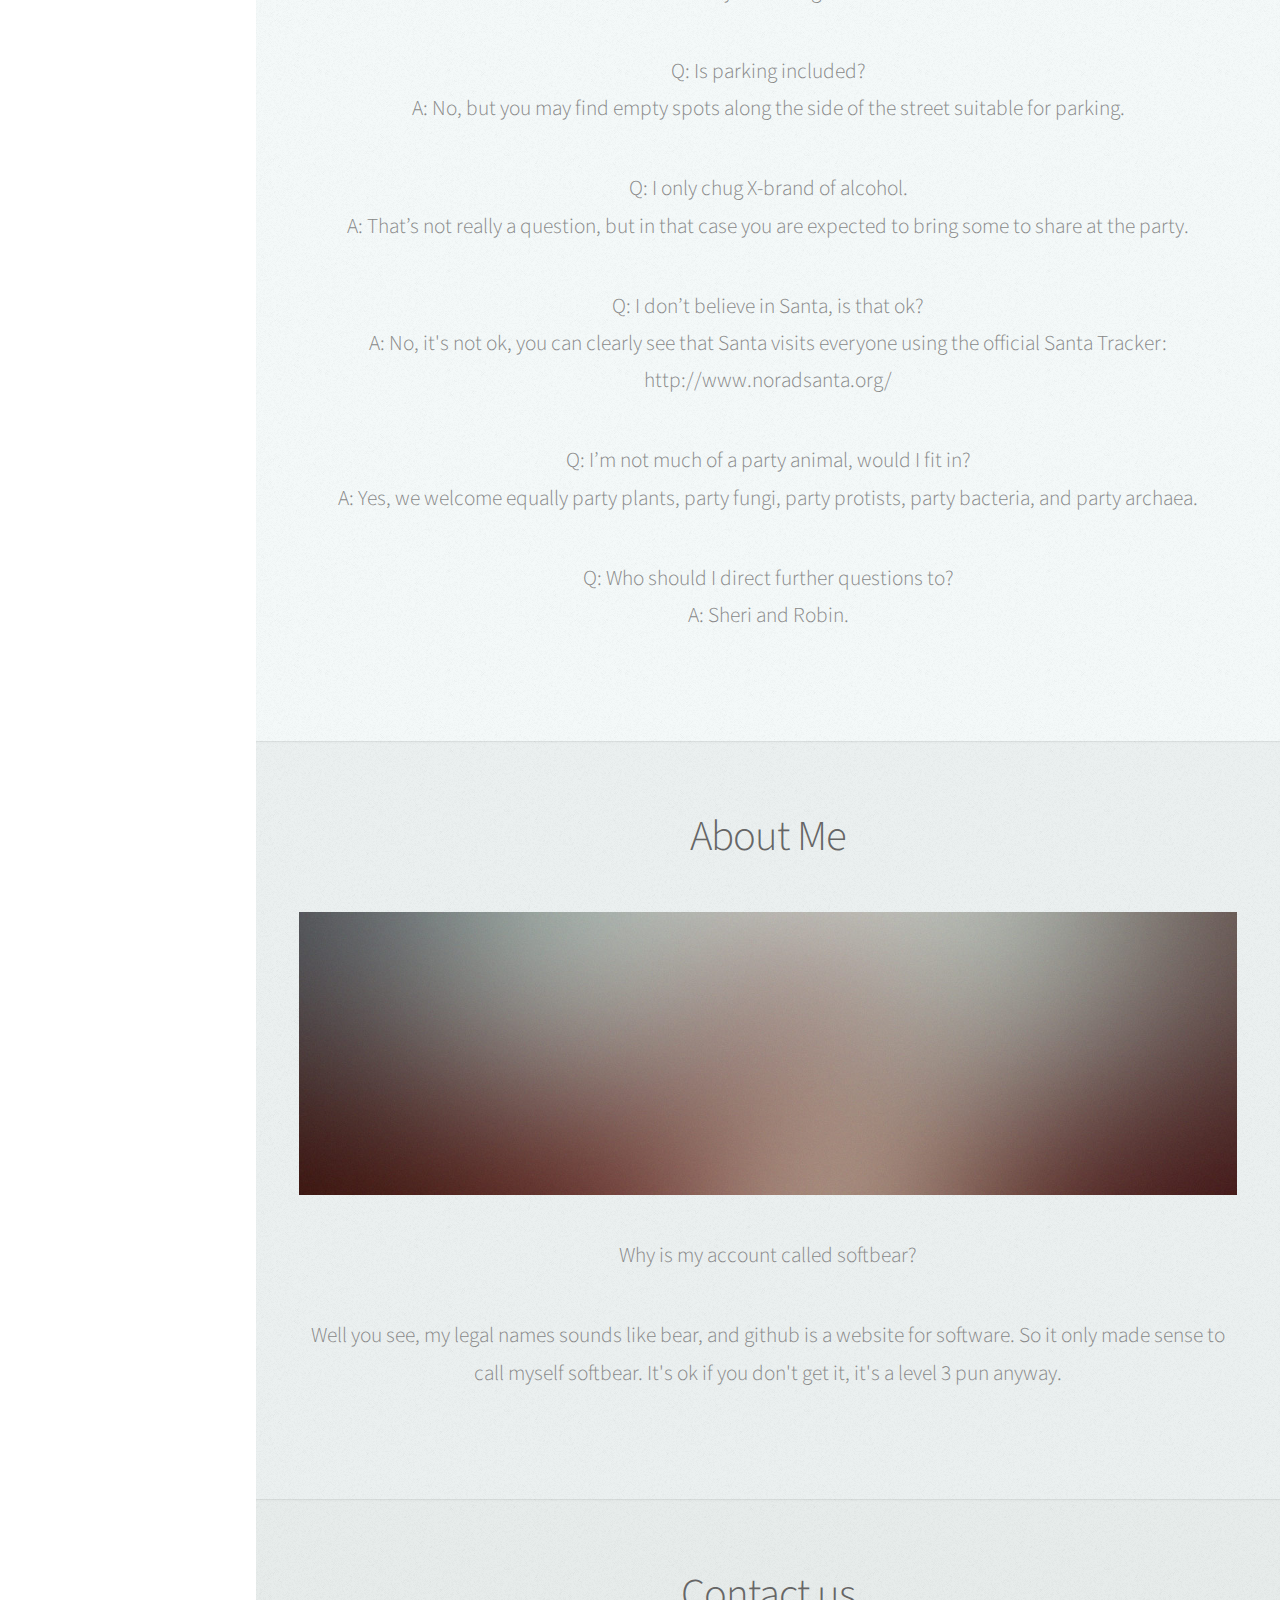
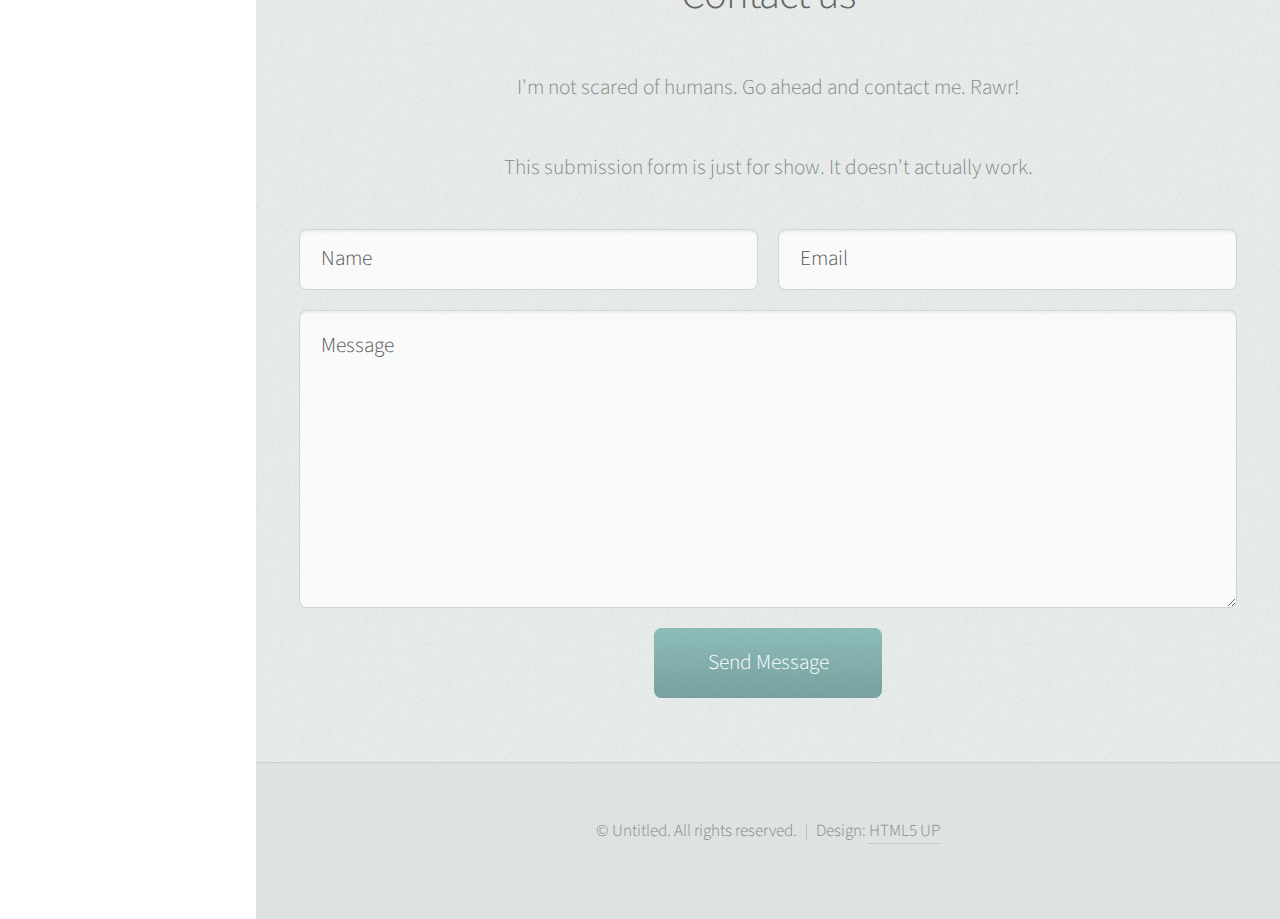
==== commit 6710046f: "Update index.html" ====
--- a/index.html
+++ b/index.html
@@ -44,7 +44,7 @@
 							-->
 							<ul>
 								<li><a href="#top" id="top-link" class="skel-layers-ignoreHref"><span class="icon fa-home">Intro</span></a></li>
-								<li><a href="#portfolio" id="portfolio-link" class="skel-layers-ignoreHref"><span class="icon fa-th">Portfolio</span></a></li>
+								<li><a href="#portfolio" id="portfolio-link" class="skel-layers-ignoreHref"><span class="icon fa-th">Q&A</span></a></li>
 								<li><a href="#about" id="about-link" class="skel-layers-ignoreHref"><span class="icon fa-user">About Me</span></a></li>
 								<li><a href="#contact" id="contact-link" class="skel-layers-ignoreHref"><span class="icon fa-envelope">Contact</span></a></li>
 							</ul>
@@ -97,7 +97,46 @@
 
 							<p>Q: What should I bring with me? <br/>
 							A: a wrapped gift valued at under $25. <br/></p>
-
+							
+							<p>Q: Why do I need to bring a gift? Are we doing a secret santa? <br/>
+ 							A:We are doing a variation of secret santa, called the White Elephant. You don’t know who is getting your gift, so feel free to express your creative and mischievous sides when choosing a gift. For game rules and strategies, please see https://en.wikipedia.org/wiki/White_elephant_gift_exchange
+							<br/><p>
+							
+							<p>Q: I heard there is a talent show? OMG, I’m nervous now.<br/>
+A: Don’t be nervous, we think you are all super talented. Lucas and Ryan have been nominated to show off their musical prowess. If you have a talent you would like to demonstrate, we would love to be entertained by you. Otherwise, this is a great opportunity for a quick “Getting to know me” presentation, even if you have done one already. 
+<br/><p>
+							<p>Q: Is dinner included? There better be free food if you expect me to show up.<br/>
+A: Of course! The exact menu will be a surprise, but rest assured that there will be vegetarian foods and non-alcoholic drinks, as well as non-vegetarian foods and non-non-alcoholic drinks. If you have any dietary restrictions, please let Sheri and Robin know.
+<br/><p>
+							
+							<p>Q: Can I bring a +1? (Or +2 since the food is free).<br/>
+A: Of course! We want to get to know you and those who are close and dear to you. We encourage you to encourage your +1 to bring a gift too so they can participate in our white elephant gift exchange. If your +1 is of the canine species, please notify our Beloved hosts, who have two lovely canines of their own. Please let Sheri and Robin know how many +1 you will be bringing, and we will make sure there is enough food, refreshments, and holiday cheer to go around.
+<br/><p>
+							
+<p>Q: Is parking included?<br/>
+A: No, but you may find empty spots along the side of the street suitable for parking.
+<br/><p>
+							
+<p>Q: I only chug X-brand of alcohol.<br/>
+A: That’s not really a question, but in that case you are expected to bring some to share at the party.
+<br/><p>
+							
+<p>Q: I don’t believe in Santa, is that ok?<br/>
+A: No, it's not ok, you can clearly see that Santa visits everyone using the official Santa Tracker: http://www.noradsanta.org/
+<br/><p>
+							
+<p>Q: I’m not much of a party animal, would I fit in?<br/>
+A: Yes, we welcome equally party plants, party fungi, party protists, party bacteria, and party archaea.
+<br/><p>
+							
+<p>Q: Who should I direct further questions to?<br/>
+A: Sheri and Robin.
+<br/><p>
+							
+							
+							
+							
+							
 							<!-- <div class="row">
 								<div class="4u 12u$(mobile)">
 									<article class="item">
@@ -156,12 +195,8 @@
 
 							<a href="#" class="image featured"><img src="images/pic08.jpg" alt="" /></a>
 
-							<p>Tincidunt eu elit diam magnis pretium accumsan etiam id urna. Ridiculus
-							ultricies curae quis et rhoncus velit. Lobortis elementum aliquet nec vitae
-							laoreet eget cubilia quam non etiam odio tincidunt montes. Elementum sem
-							parturient nulla quam placerat viverra mauris non cum elit tempus ullamcorper
-							dolor. Libero rutrum ut lacinia donec curae mus vel quisque sociis nec
-							ornare iaculis.</p>
+							<p>Why is my account called softbear?</p>
+							<p>Well you see, my legal names sounds like bear, and github is a website for software. So it only made sense to call myself softbear. It's ok if you don't get it, it's a level 3 pun anyway. </p>
 
 						</div>
 					</section>
@@ -171,10 +206,11 @@
 						<div class="container">
 
 							<header>
-								<h2>Contact</h2>
+								<h2>Contact us</h2>
 							</header>
 
 							<p>I'm not scared of humans. Go ahead and contact me. Rawr!</p>
+							<p>This submission form is just for show. It doesn't actually work.</p>
 
 							<form method="post" action="#">
 								<div class="row">
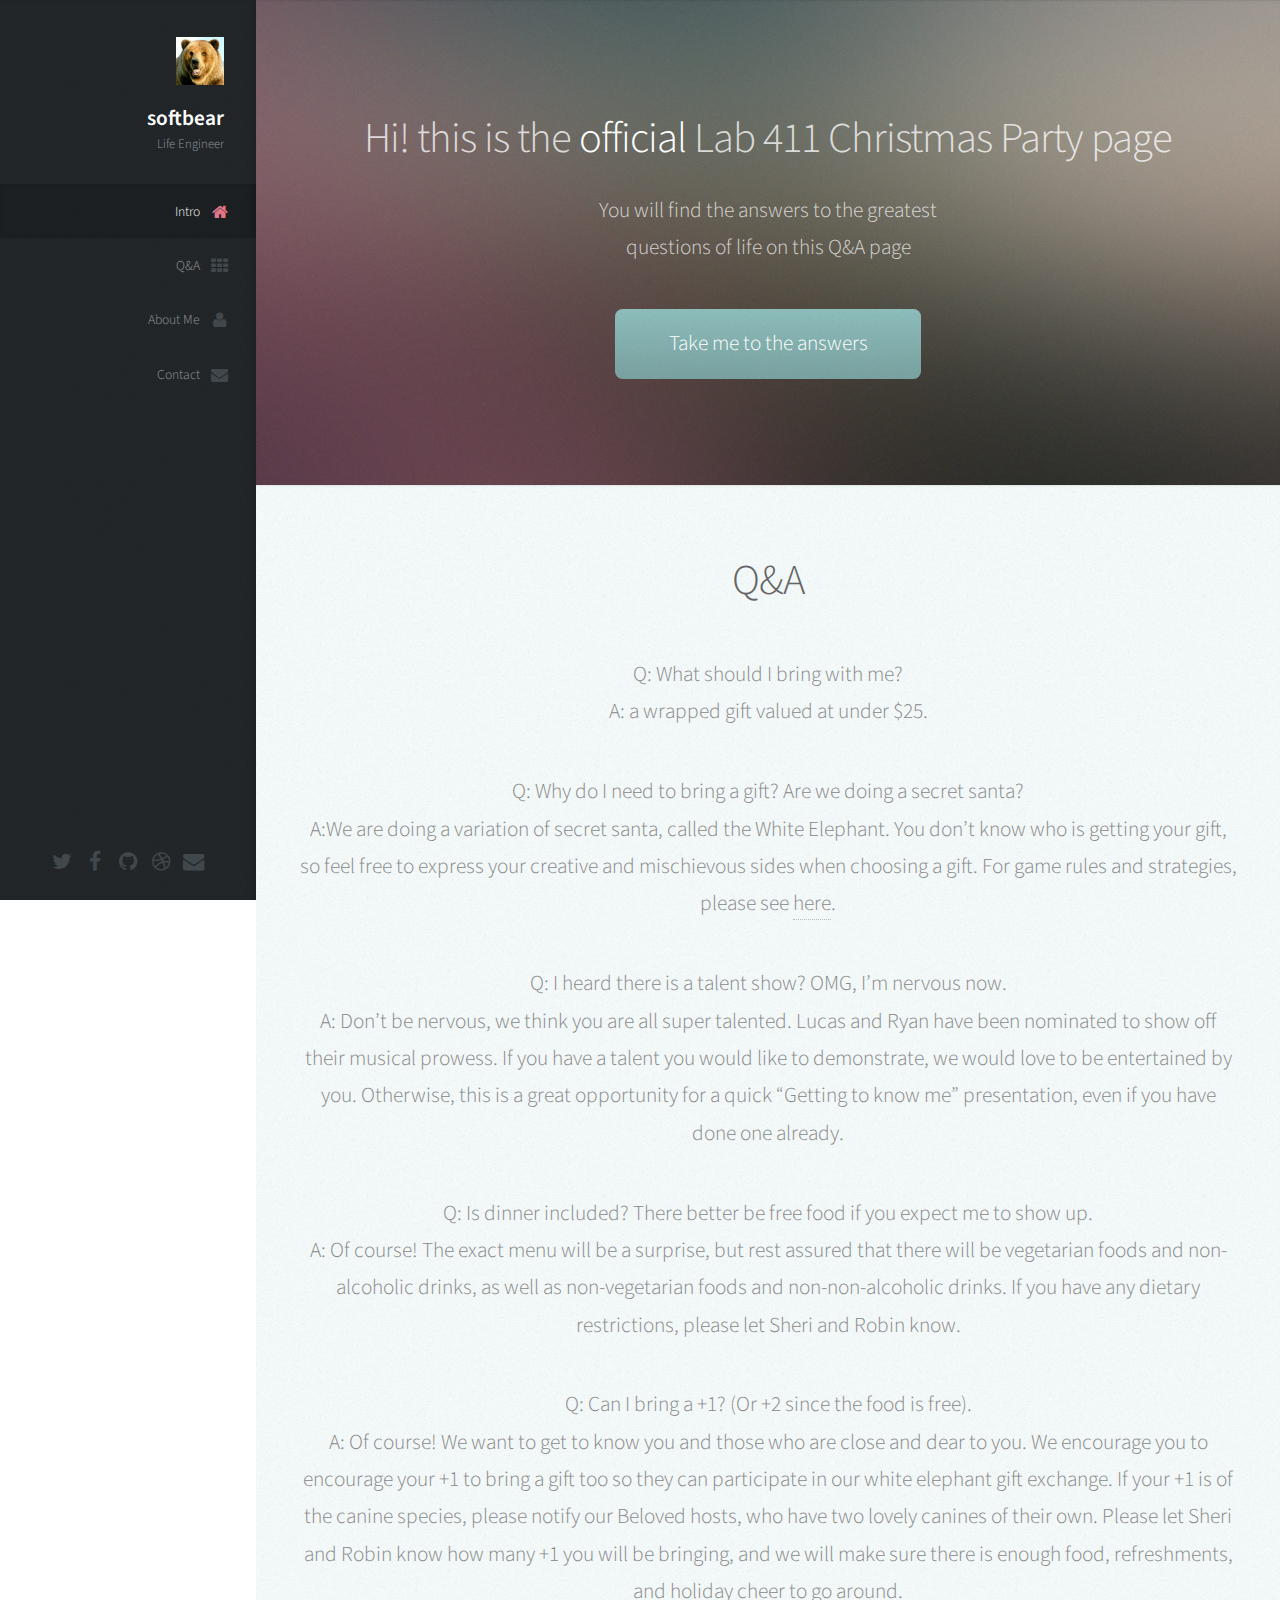
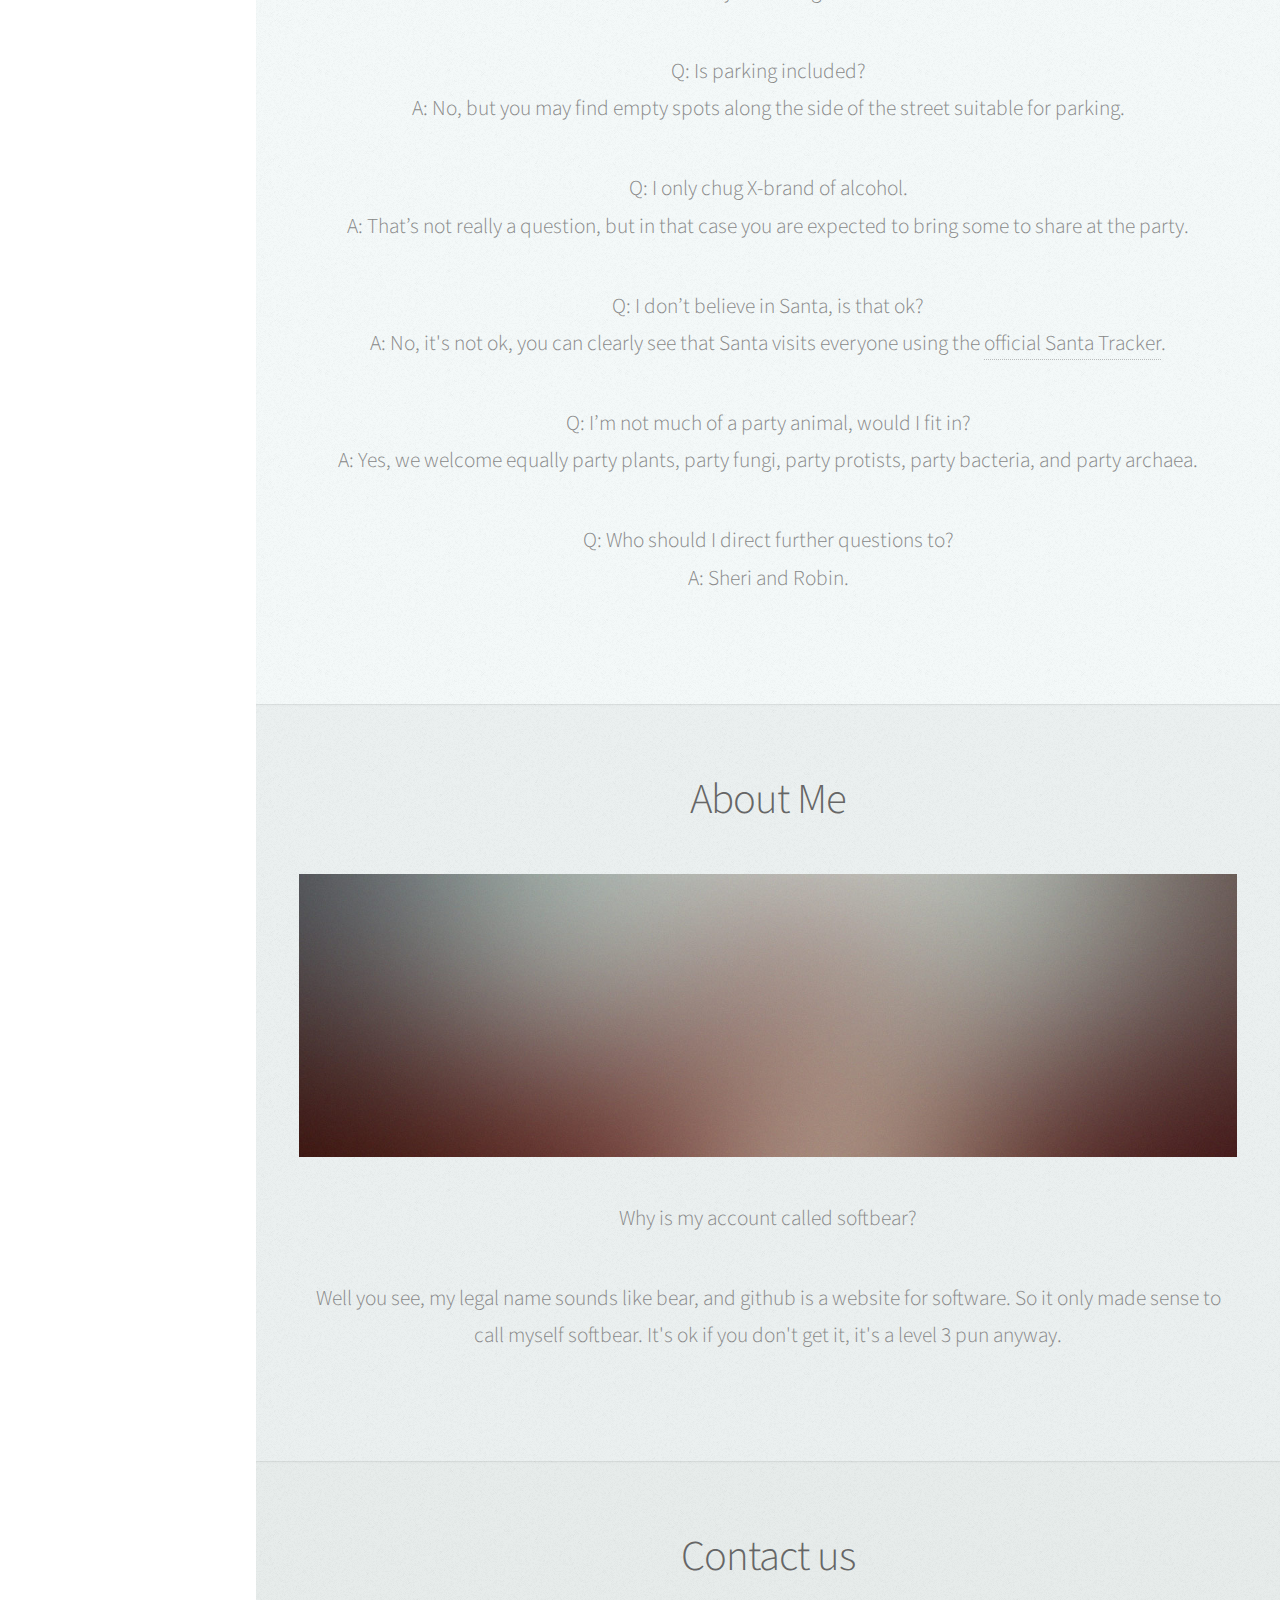
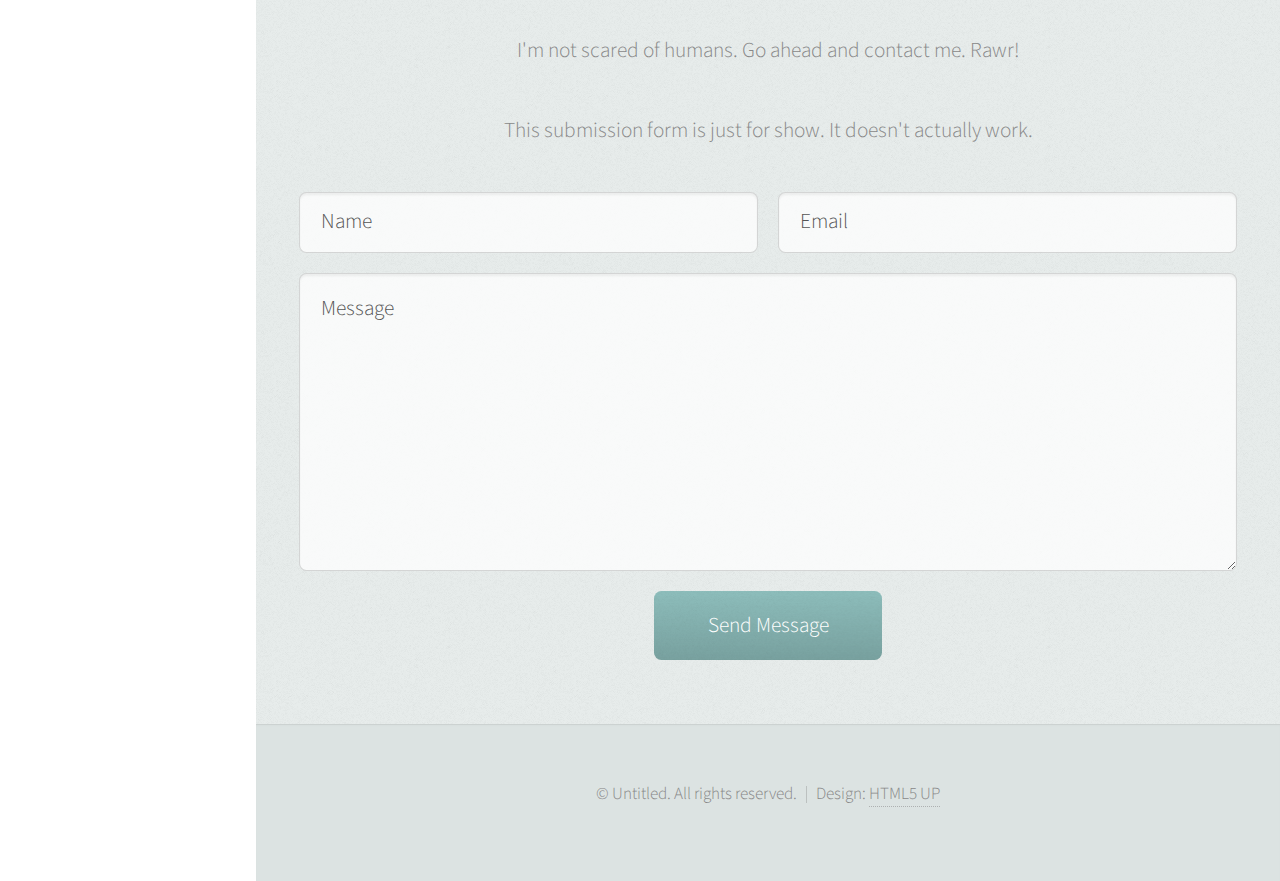
==== commit d3b3f5bf: "Update index.html" ====
--- a/index.html
+++ b/index.html
@@ -76,8 +76,8 @@
 
 							<header>
 								<h2 class="alt">Hi! this is the <strong>official</strong> Lab 411 Christmas Party page</h2>
-								<p>You will find the answers to the questions <br/>
-								of life on this Q&A page</p>
+								<p>You will find the answers to the greatest<br/>
+								questions of life on this Q&A page</p>
 							</header>
 
 							<footer>
@@ -99,7 +99,7 @@
 							A: a wrapped gift valued at under $25. <br/></p>
 							
 							<p>Q: Why do I need to bring a gift? Are we doing a secret santa? <br/>
- 							A:We are doing a variation of secret santa, called the White Elephant. You don’t know who is getting your gift, so feel free to express your creative and mischievous sides when choosing a gift. For game rules and strategies, please see https://en.wikipedia.org/wiki/White_elephant_gift_exchange
+ 							A:We are doing a variation of secret santa, called the White Elephant. You don’t know who is getting your gift, so feel free to express your creative and mischievous sides when choosing a gift. For game rules and strategies, please see <a href="https://en.wikipedia.org/wiki/White_elephant_gift_exchange">here</a>.
 							<br/><p>
 							
 							<p>Q: I heard there is a talent show? OMG, I’m nervous now.<br/>
@@ -122,7 +122,7 @@
 <br/><p>
 							
 <p>Q: I don’t believe in Santa, is that ok?<br/>
-A: No, it's not ok, you can clearly see that Santa visits everyone using the official Santa Tracker: http://www.noradsanta.org/
+A: No, it's not ok, you can clearly see that Santa visits everyone using the <a href="http://www.noradsanta.org">official Santa Tracker</a>.
 <br/><p>
 							
 <p>Q: I’m not much of a party animal, would I fit in?<br/>
@@ -196,7 +196,7 @@
 							<a href="#" class="image featured"><img src="images/pic08.jpg" alt="" /></a>
 
 							<p>Why is my account called softbear?</p>
-							<p>Well you see, my legal names sounds like bear, and github is a website for software. So it only made sense to call myself softbear. It's ok if you don't get it, it's a level 3 pun anyway. </p>
+							<p>Well you see, my legal name sounds like bear, and github is a website for software. So it only made sense to call myself softbear. It's ok if you don't get it, it's a level 3 pun anyway. </p>
 
 						</div>
 					</section>
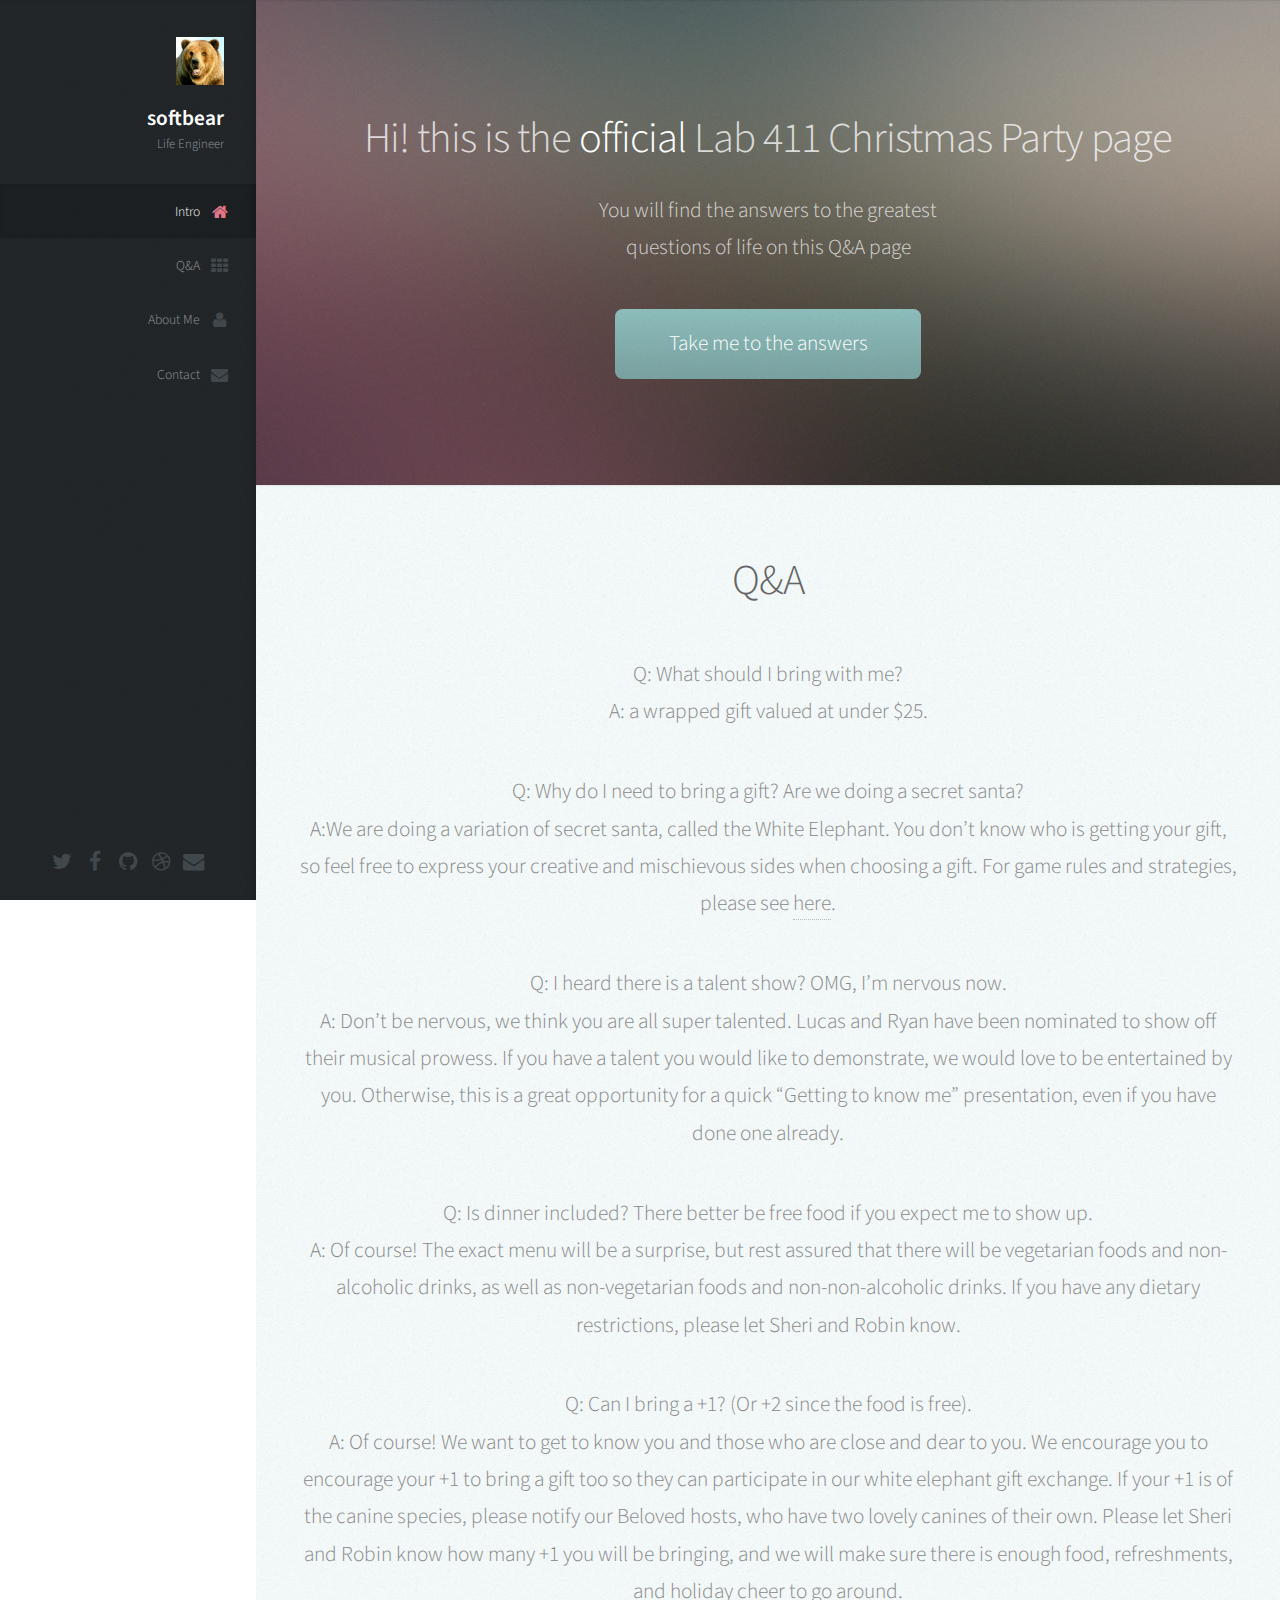
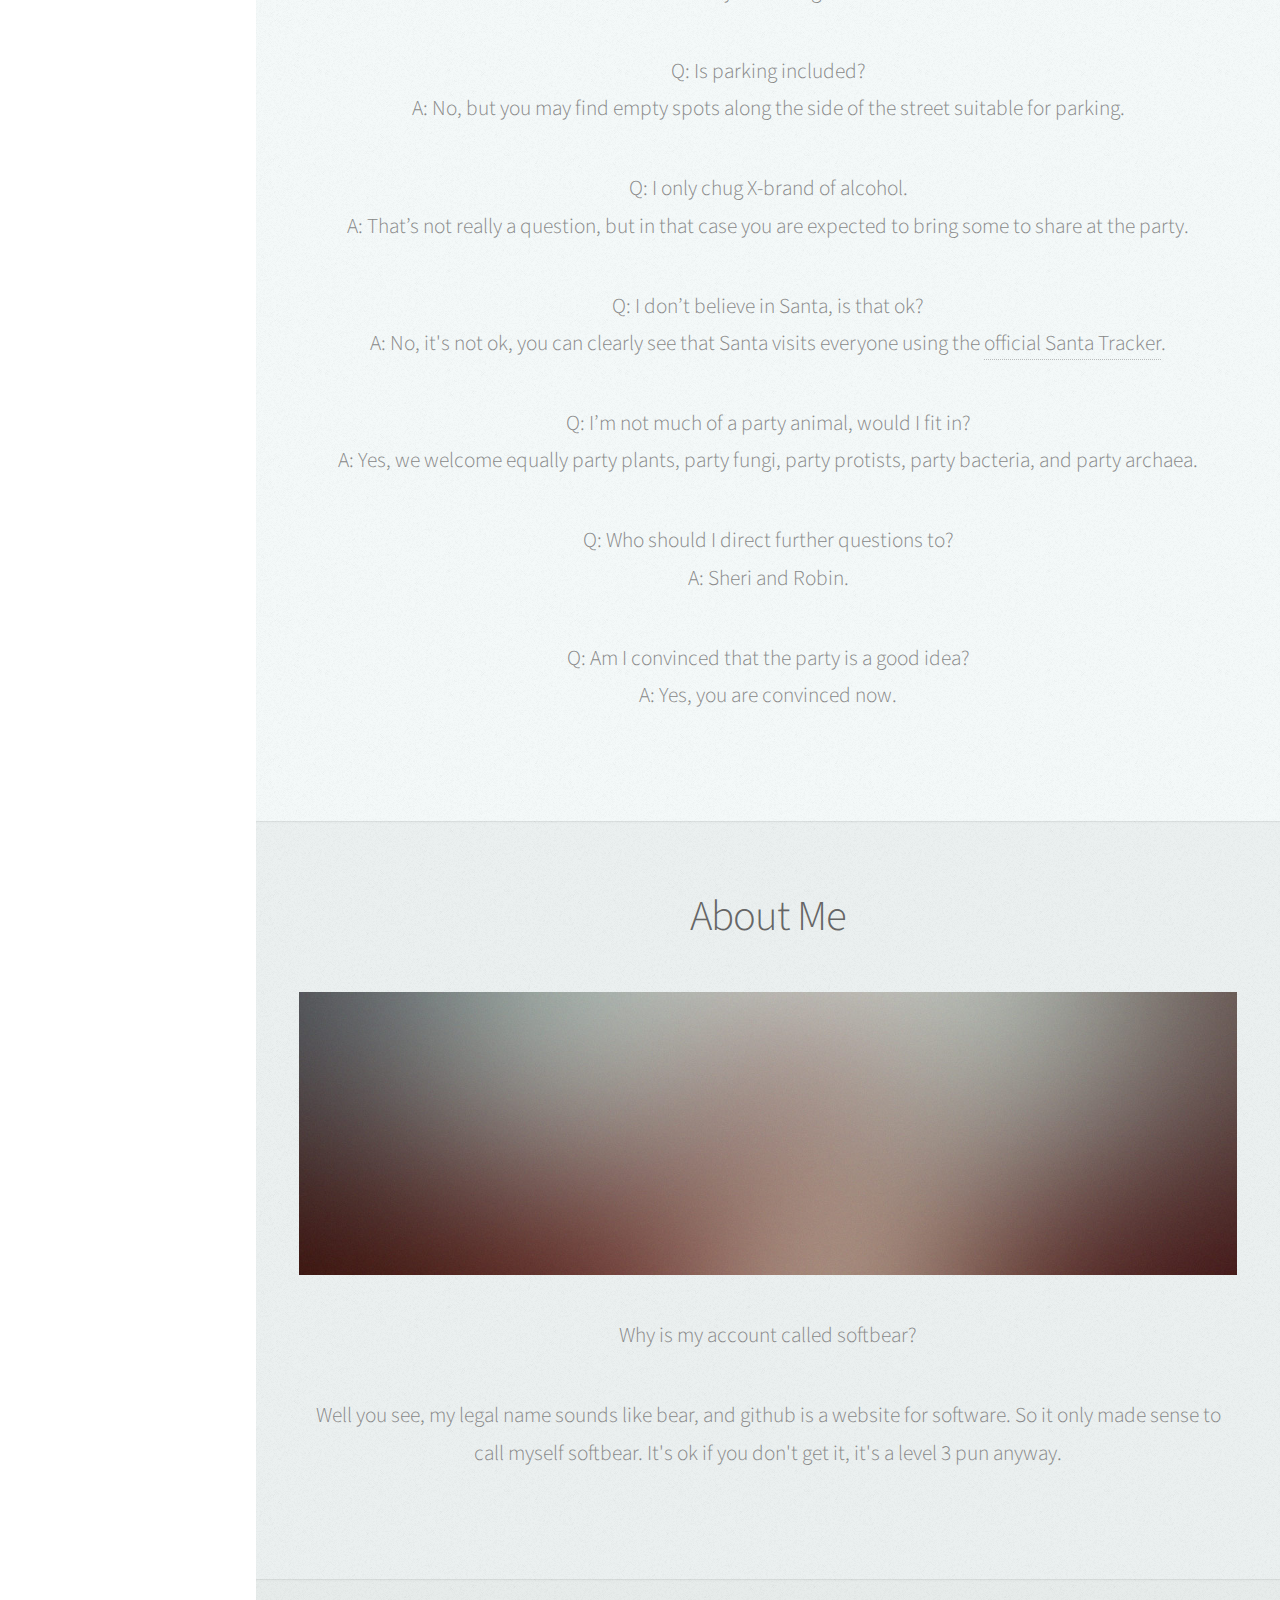
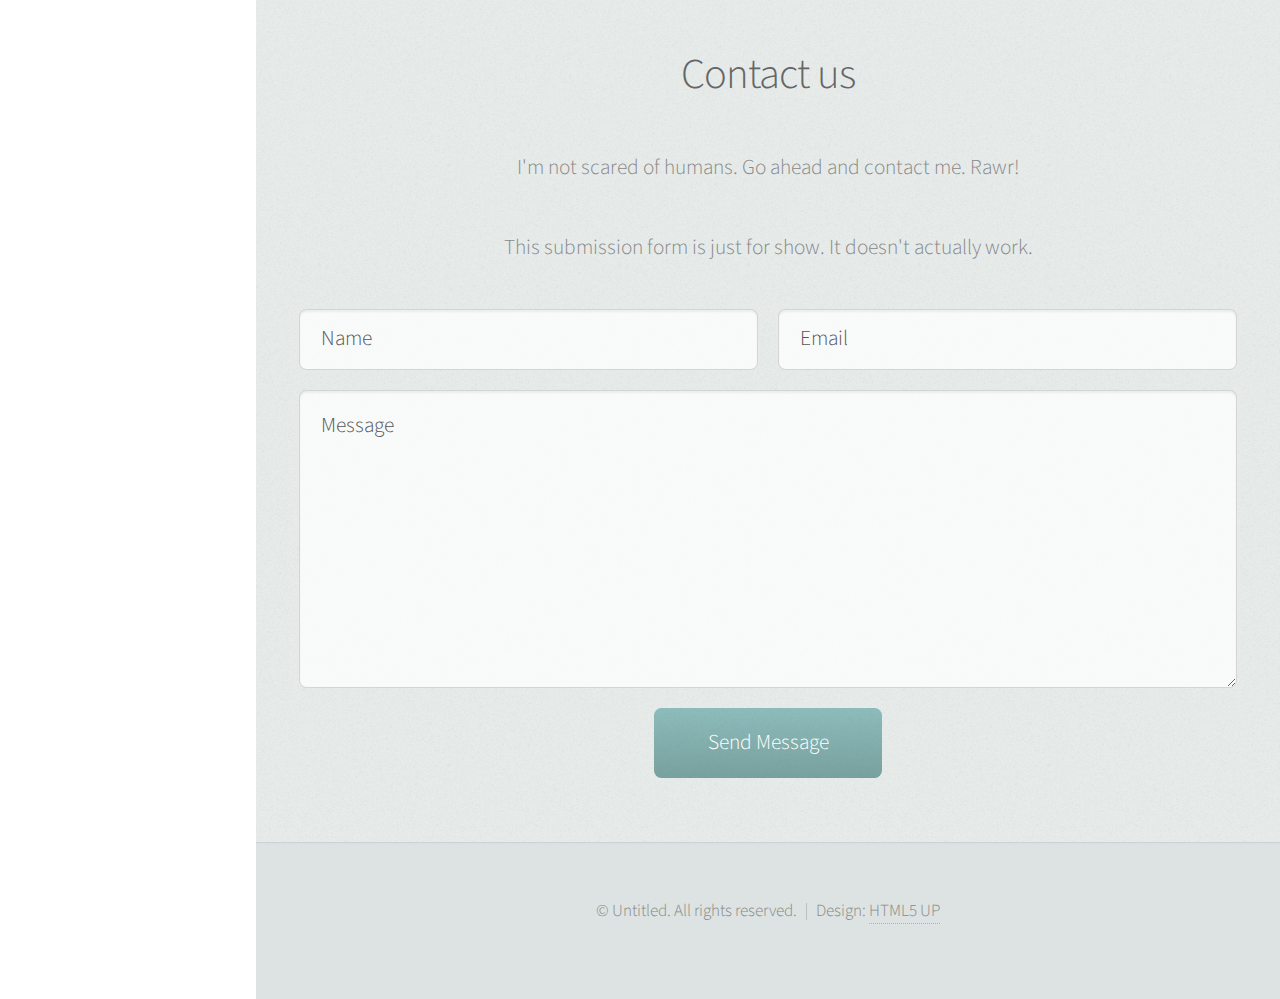
==== commit 82b7dc5c: "Update index.html" ====
--- a/index.html
+++ b/index.html
@@ -99,7 +99,7 @@
 							A: a wrapped gift valued at under $25. <br/></p>
 							
 							<p>Q: Why do I need to bring a gift? Are we doing a secret santa? <br/>
- 							A:We are doing a variation of secret santa, called the White Elephant. You don’t know who is getting your gift, so feel free to express your creative and mischievous sides when choosing a gift. For game rules and strategies, please see <a href="https://en.wikipedia.org/wiki/White_elephant_gift_exchange">here</a>.
+ 							A:We are doing a variation of secret santa, called the White Elephant. You don’t know who is getting your gift, so feel free to express your creative and mischievous sides when choosing a gift. For game rules and strategies, please see <a href="https://en.wikipedia.org/wiki/White_elephant_gift_exchange" target="_blank">here</a>.
 							<br/><p>
 							
 							<p>Q: I heard there is a talent show? OMG, I’m nervous now.<br/>
@@ -122,7 +122,7 @@
 <br/><p>
 							
 <p>Q: I don’t believe in Santa, is that ok?<br/>
-A: No, it's not ok, you can clearly see that Santa visits everyone using the <a href="http://www.noradsanta.org">official Santa Tracker</a>.
+A: No, it's not ok, you can clearly see that Santa visits everyone using the <a href="http://www.noradsanta.org" target="_blank">official Santa Tracker</a>.
 <br/><p>
 							
 <p>Q: I’m not much of a party animal, would I fit in?<br/>
@@ -133,7 +133,9 @@
 A: Sheri and Robin.
 <br/><p>
 							
-							
+<p>Q: Am I convinced that the party is a good idea?<br/>
+A: Yes, you are convinced now.
+<br/><p>						
 							
 							
 							
